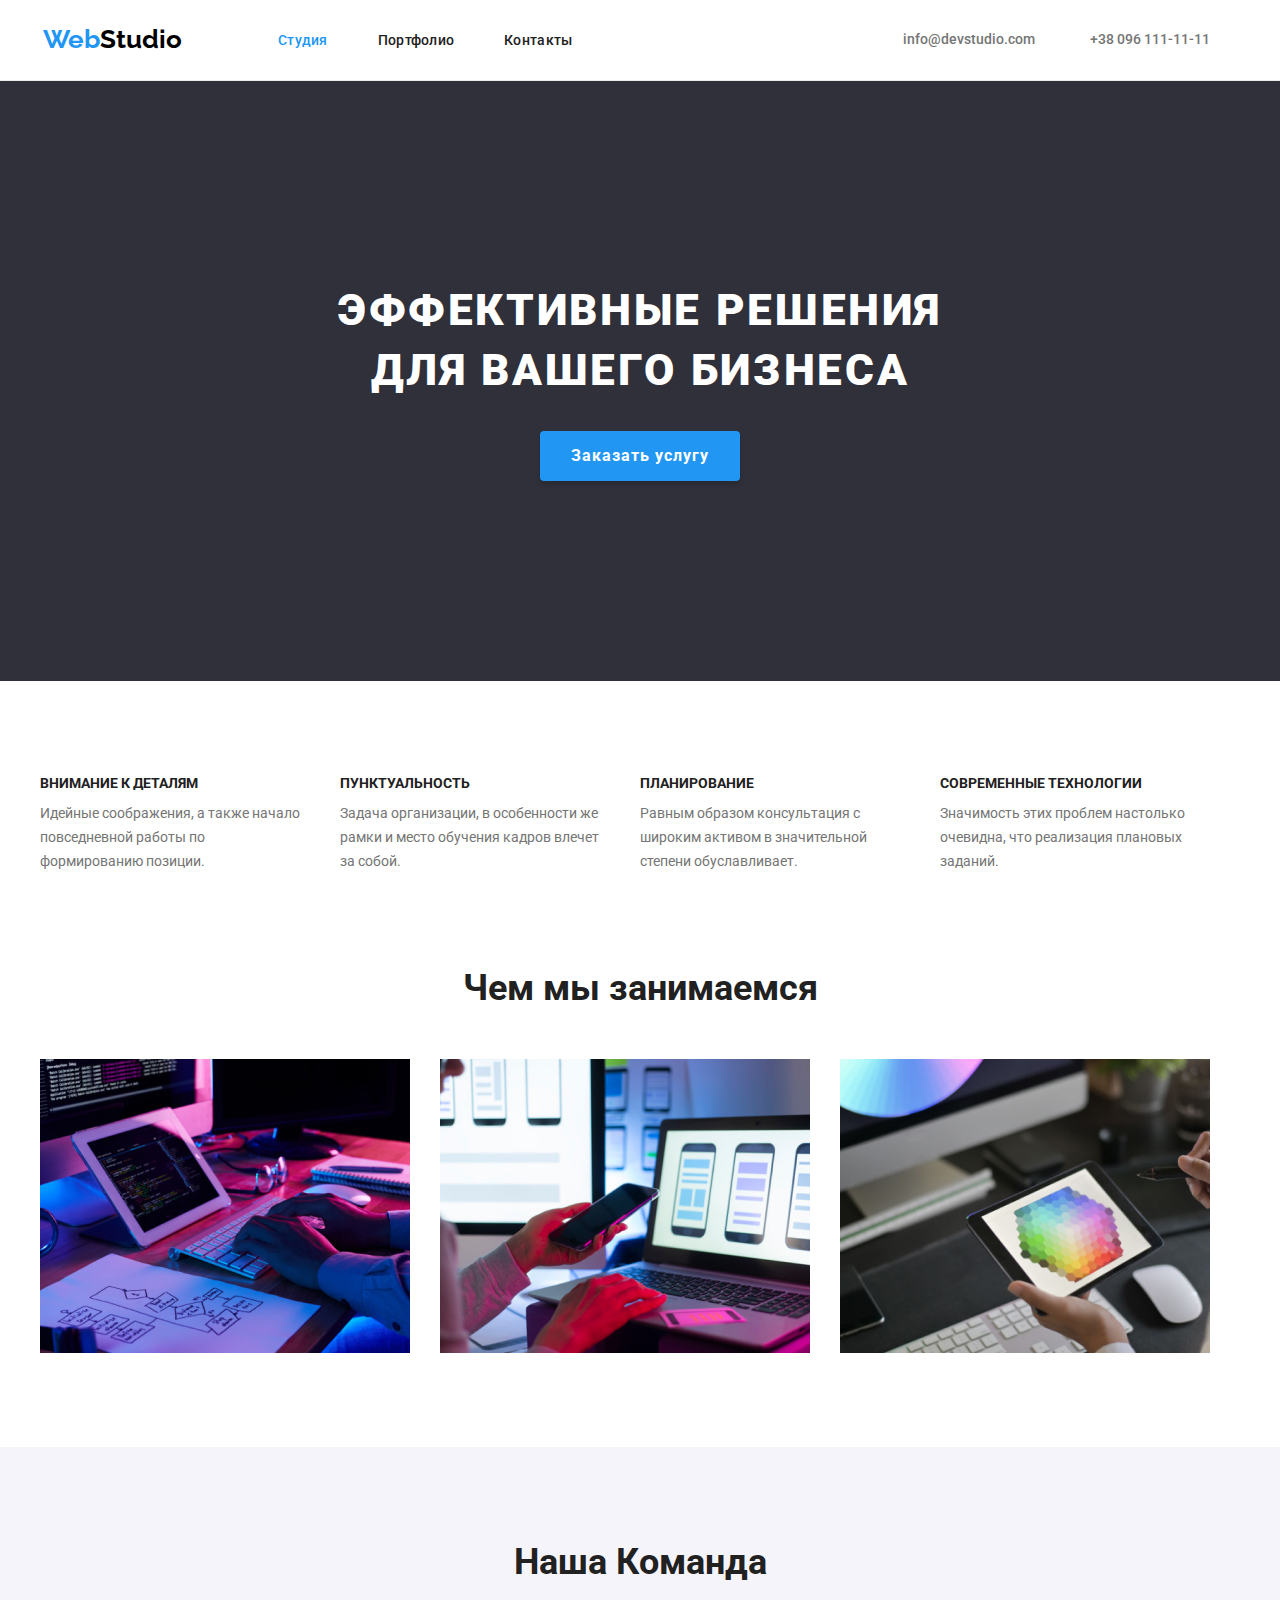
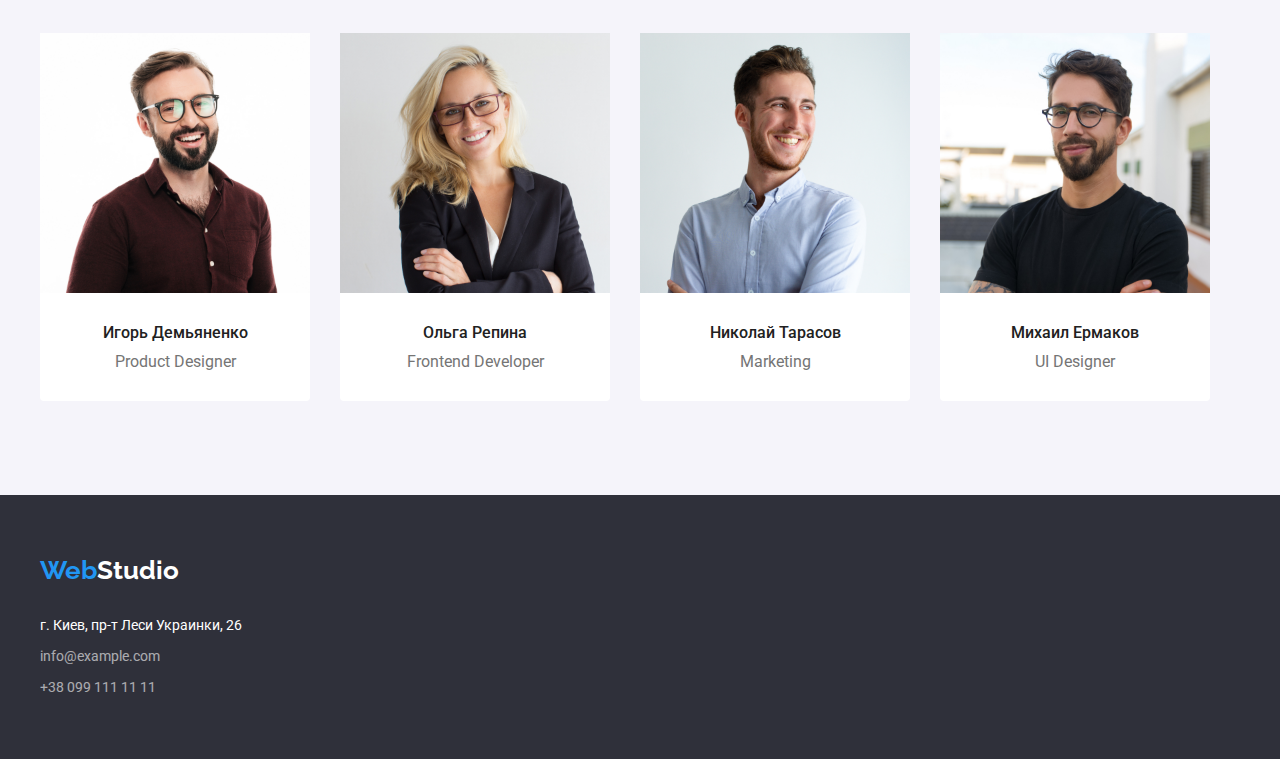
==== index.html @ 3315db4a "from dz3" ====
<!DOCTYPE html>
<html lang="ru">
<head>
    <meta charset="UTF-8">
    <meta name="viewport" content="width=device-width, initial-scale=1.0">
    <title>Веб Студия</title>

<!-- подключаем шрифты -->
<link rel="preconnect" href="https://fonts.gstatic.com">
<link href="https://fonts.googleapis.com/css2?family=Raleway:wght@700&family=Roboto:wght@400;500;700;900&display=swap"
      rel="stylesheet">

<!-- подключаем normalize и CSS -->
<!-- <link rel="stylesheet" href="./css/modern-normalize.css"> -->
<link rel="stylesheet" href="https://cdnjs.cloudflare.com/ajax/libs/modern-normalize/1.0.0/modern-normalize.min.css">
<link rel="stylesheet" href="./css/style.css">

</head>
<body> 
    <header class="header">
    <div class="container">
     <div class="container-logo">
      <a href="./index.html"><span class="header-logo-web">Web</span><span class="header-logo-studio">Studio</span></a>
    </div> 
      <nav class="navigation">
       <ul class="navigation-list">
            <li class="navigation-list-item"> 
                <a class="navigation-list-link curentpage" href="./index.html"> Студия </a> 
            </li>
            <li class="navigation-list-item"> 
                <a class="navigation-list-link" href="./portfolio.html"> Портфолио </a>
             </li>
            <li class="navigation-list-item"    > 
                <a class="navigation-list-link" href="#"> Контакты </a>
             </li>
       </ul>
 </nav>
<address class="address">
     <a href="mailto:info@devstudio.com" class="header-email-link">info@devstudio.com</a>
     <a href="tel:+380991111111" class="header-tel-link">+38 096 111-11-11</a>
</address> 

</header>
</div>



<main>

<!-- hero -->
<section class="hero">
     <div class="container"> 
    <h1 class="hero-title">Эффективные решения для вашего бизнеса</h1>
    <button type="button" class="hero-button">Заказать услугу</button>
     </div> 
</section>

<!-- Особенности -->
<section class="features">
    <div class="container">
     <ul class="features-list">
        <li class="features-item indent">
            <h3 class="features-item-head">Внимание к деталям</h3>
             <p class="features-item-text">Идейные соображения, а также начало повседневной работы по формированию позиции.</p>
        </li>
         <li class="features-item indent">
             <h3 class="features-item-head">Пунктуальность</h3>
             <p class="features-item-text">Задача организации, в особенности же рамки и место обучения кадров влечет за собой.</p>
        </li>
        <li class="features-item indent">
             <h3 class="features-item-head">Планирование</h3>
             <p class="features-item-text">Равным образом консультация с широким активом в значительной степени обуславливает.</p>
        </li>
        <li class="features-item">
             <h3 class="features-item-head">Современные технологии</h3>
             <p class="features-item-text">Значимость этих проблем настолько очевидна, что реализация плановых заданий.</p>
        </li>
    </ul>
</div>
</section>


<!-- Чем мы занимаемся -->
<section class="whatwedo">
    <div class="container">
    <h2 class="whatwedo-head">Чем мы занимаемся</h2>
    <ul class="whatwedo-list">
        <li class="indent"> <img src="images/box1.jpg" alt="Программирование" width="370" height="294"> </li>
        <li class="indent"> <img src="images/box2.jpg" alt="Создание мобильных приложений" width="370" height="294"> </li>
        <li class="indent"> <img src="images/box3.jpg" alt="Разработка дизайна" width="370" height="294"> </li>
    </ul>
    </div>
</section>


<!-- Наша Команда -->
<section class="ourteam"> 
    <div class="container">
    <h2 class="ourteam-head">Наша Команда</h2>
      <ul class="ourteam-list">
             <li class="container-item indent"> 
                <img class="ourteam-img" src="images/img01.jpg" alt="Product Designer" width="270" height="260"> 
                <div class="container-ourteam">
                <h3 class="ourteam-card-head">Игорь Демьяненко</h3>
                <p lang="en" class="ourteam-card-text">Product Designer</p>
                </div>
            </li>
            <li class="container-item indent"> 
                <img class="ourteam-img" src="images/img02.jpg" alt="Frontend Developer" width="270" height="260"> 
                <div class="container-ourteam">
                <h3 class="ourteam-card-head">Ольга Репина</h3>
                <p lang="en" class="ourteam-card-text">Frontend Developer</p>
                </div>
            </li>
            <li class="container-item indent">
                <img class="ourteam-img" src="images/img03.jpg" alt="Marketing" width="270" height="260">
                <div class="container-ourteam">
                <h3 class="ourteam-card-head">Николай Тарасов</h3>
                <p lang="en" class="ourteam-card-text">Marketing</p>
                </div>
            </li>
            <li class="container-item">
                <img class="ourteam-img" src="images/img04.jpg" alt="UI Designer" width="270" height="260">
                <div class="container-ourteam">
                <h3 class="ourteam-card-head">Михаил Ермаков</h3>
                <p lang="en" class="ourteam-card-text">UI Designer</p>
                </div>
            </li>
         </ul>
        </div>
     </section>
</main>

<!-- Подвал -->

<footer class="footer">
    <div class="container">
    <a href="index.html"><span class="footer-logo-web">Web</span><span class="footer-logo-studio">Studio</span></a>
    <address>
        <ul class="footer-address-list">
            <li class="footer-address-location">
                <a href="https://goo.gl/maps/pXZyXXm4pR66iuyq8" class="footer-address-location-link">г. Киев, пр-т Леси Украинки, 26</a>
            </li>
            <li class="footer-address-contact">
                <a href="mailto:info@example.com" class="footer-address-contact-link">info@example.com</a>
            </li>
            <li class="footer-address-contact">
                <a href="tel:+380991111111" class="footer-address-contact-link">+38 099 111 11 11</a>
            </li>
        </ul>
    </address>
    </div>
</footer>
</body>
</html>
---- css/style.css ----
/* Глобальный border-box */
/* html {
  box-sizing: border-box;
}

*,
*::before,
*::after {
  box-sizing: inherit;
} */

* *,
*::before,
*::after {
  box-sizing: border-box;
}

:root {
  --maine-font: Roboto, sans-serif;
  --secondary-font: Raleway, sans-serif;
  --accent-color: #2196f3;
  --main-color-text: #212121;
  --second-color-text: #757575;
  --separatory-line: #ececec;
}

h1,
h2,
h3,
h4,
h5,
h6,
p {
  margin: 0;
}

ul,
ol {
  margin: 0;
  padding: 0;
}

img {
  display: block;
}

.address {
  font-style: normal;
}

/* убираем подчёркивание с ссылок */
a {
  text-decoration: none;
}
/* a:visited {
  color: #000000; 
 } */

/* Убираем точки из списков */
ul {
  list-style: none;
}

/* скрываем заголовки */
.visually-hidden {
  position: absolute;
  width: 1px;
  height: 1px;
  margin: -1px;
  border: 0;
  padding: 0;
  white-space: nowrap;
  clip-path: inset(100%);
  clip: rect(0 0 0 0);
  overflow: hidden;
}

.container {
  width: 1200px;
  margin-left: auto;
  margin-right: auto;
}

/* контейнер для логотипа */
.container-logo {
  display: inline-block;
  min-width: 145px;
  margin-right: 93px;
  text-align: center;
}

/* логотип web */
.header-logo-web {
  font-family: var(--secondary-font);
  font-style: normal;
  font-weight: bold;
  font-size: 26px;
  line-height: 31px;
  color: var(--accent-color);
}

/* логотип studio */
.header-logo-studio {
  font-family: var(--secondary-font);
  font-style: normal;
  font-weight: bold;
  font-size: 26px;
  line-height: 31px;
  color: #000000;
}
/* контейнер */
.header {
  border-bottom: 1px solid var(--separatory-line);
  padding-top: 24px;
  padding-bottom: 25px;
}
.header .container {
  display: flex;
  align-items: center;
  box-sizing: border-box;
  background-color: #fff;
}

/*  мыло + телефон + ховер */
.header-email-link {
  text-decoration: none;
  font-family: var(--maine-font);
  font-style: normal;
  font-weight: 500;
  font-size: 14px;
  line-height: 16px;
  color: var(--second-color-text);
  margin-right: 50px;
}
.header-tel-link {
  text-decoration: none;
  font-family: var(--maine-font);
  font-style: normal;
  font-weight: 500;
  font-size: 14px;
  line-height: 16px;
  color: var(--second-color-text);
}

/* стили ссылки при ховере для адреса */
.header-email-link:hover,
.header-tel-link:hover,
.header-email-link:focus,
.header-tel-link:focus {
  text-decoration: none;
  font-family: var(--maine-font);
  font-style: normal;
  font-weight: 500;
  font-size: 14px;
  line-height: 16px;
  color: var(--accent-color);
}

/* hero */
.hero {
  box-sizing: border-box;
  background-color: #2f303a;
  text-align: center;

  padding-top: 200px;
  padding-bottom: 200px;
}

.hero-title {
  display: inline-block;
  font-family: var(--maine-font);
  font-weight: 900;
  font-size: 44px;
  line-height: 1.363;
  text-align: center;
  letter-spacing: 0.06em;
  text-transform: uppercase;
  color: #ffffff;

  margin-left: auto;
  margin-right: auto;
  margin-bottom: 30px;
  width: 696px;
  min-height: 120px;

  /* margin: 200px 452px 30px 452px; */
}

/* кнопка для hero - главная страница  */
.hero-button {
  display: flex;
  padding: 0;
  width: 200px;
  min-height: 50px;
  box-shadow: 0px 4px 4px rgba(0, 0, 0, 0.15);
  border-radius: 4px;
  border: none;
  background-color: var(--accent-color);
  justify-content: center;
  align-items: center;
  margin-left: auto;
  margin-right: auto;
  color: #ffffff;
  letter-spacing: 0.06em;
  font-family: var(--maine-font);
  font-weight: 700;
  font-size: 16px;
  line-height: 1.875;
  /* padding: 10px 32px;
  margin: 0px 700px 294px 700px;
  text-align: center; */
}
/*  Особенности */
.features {
  padding-top: 94px;
}
.features-list {
  display: flex;
}
.indent {
  margin-right: 30px;
}

.features-item {
  width: 270px;
  padding: 0px;
}

.features-item-head {
  font-family: var(--maine-font);
  font-style: normal;
  font-weight: bold;
  font-size: 14px;
  line-height: 16px;
  color: var(--main-color-text);
  text-transform: uppercase;
  padding: 0px;
}
.features-item-text {
  font-family: var(--maine-font);
  font-style: normal;
  font-weight: normal;
  font-size: 14px;
  line-height: 24px;
  color: #757575;

  margin-top: 10px;
  padding: 0px;
}

/*  Чем мы занимаемся head */

.whatwedo {
  padding-top: 94px;
  padding-bottom: 94px;
}
.whatwedo-head {
  font-family: var(--maine-font);
  font-style: normal;
  font-weight: bold;
  font-size: 36px;
  line-height: 42px;
  text-align: center;
  color: var(--main-color-text);
}

.whatwedo-list {
  display: flex;
  margin-top: 50px;
}

/* Наша команда head*/
.ourteam {
  background: #f5f4fa;
  padding-top: 94px;
  padding-bottom: 94px;
}
.ourteam-head {
  font-family: var(--maine-font);
  font-style: normal;
  font-weight: bold;
  font-size: 36px;
  line-height: 42px;
  text-align: center;
  color: var(--main-color-text);
}

.ourteam-list {
  display: flex;
  margin-top: 50px;
}

.container-item {
  display: flex;
  flex-direction: column;
  /* display: list-item; */
  width: 270px;
  height: 368px;
  background-color: #fff;
  border-radius: 0px 0px 4px 4px;
}
/* Наша команда list h3*/
.ourteam-card-head {
  font-family: var(--maine-font);
  font-style: normal;
  font-weight: 500;
  font-size: 16px;
  line-height: 19px;
  color: var(--main-color-text);
}

/* .ourteam-img {
  display: flex;
  flex-direction: column-reverse;
} */

.ourteam-card-text {
  font-family: var(--maine-font);
  font-style: normal;
  font-weight: 400px;
  font-size: 16px;
  line-height: 19px;
  color: var(--second-color-text);
  margin-top: 10px;
}
/*  наша команда container */
.container-ourteam {
  text-align: center;
  padding-top: 30px;
  padding-bottom: 30px;
}
.portfolio-section {
  box-sizing: border-box;
  /* width: 1170px;
  min-height: 1360px; */
  padding-top: 94px;
  padding-bottom: 94px;
  margin-left: auto;
  margin-right: auto;
}

.portfolio-navigation-list {
  display: flex;
  /* width: 611px;
  height: 54px; */
  list-style: none;
  justify-content: center;
  margin-bottom: 50px; /*16+34 */
}

/* кнопки (фильтр) для портфолио  */
.btn {
  font-family: var(--maine-font);
  font-weight: 500;
  font-size: 16px;
  line-height: 1.625;
  letter-spacing: 0.03em;
  border: none;
  border-radius: 4px;
  color: var(--main-color-text);
  background-color: #f5f4fa;
  padding-top: 6px;
  padding-right: 22px;
  padding-bottom: 6px;
  padding-left: 22px;
}
.all {
  width: 78px;
}
.web-site {
  min-width: 128px;
}
.application {
  width: 145px;
}
.design {
  width: 103px;
}
.marketing {
  width: 130px;
}
.pbutton {
  margin-right: 8px;
  min-height: 38px;
}
/* Проекты  */
.projects-section {
  display: flex;
  flex-wrap: wrap;
  margin-left: -30px;
  margin-bottom: -30px;
}

.projects-section li {
  margin-left: 30px;
  margin-bottom: 30px;
  border: 1px solid #eeeeee;
}
.container-projects {
  padding-top: 20px;
  padding-left: 24px;
  padding-bottom: 20px;
}
/*  навигация студия*/
.navigation {
  font-family: var(--maine-font);
  font-weight: 500;
  font-size: 14px;
  line-height: 1.143;
  letter-spacing: 0.02em;
  color: var(--main-color-text);
  width: 294px;

  display: block;
  margin-right: 331px;
}

.navigation-list {
  list-style: none;
  font-family: var(--maine-font);
  font-style: normal;
  font-weight: 500;
  font-size: 14px;
  line-height: 1.142;

  padding-left: 0;
  display: flex;
}

.navigation-list-item:not(:last-child) {
  margin-right: 50px;
}

/*ссылки навигации*/
.navigation-list-link {
  text-decoration: none;
  color: var(--main-color-text);

  display: block;
  /* padding-top: 32px;
  padding-bottom: 32px;  */
}

/* стили ссылки при ховере */
.navigation-list-link:hover,
.navigation-list-link:focus {
  color: var(--accent-color);
}

/* стили кнопок при ховере в портфолио */
.btn:hover,
.btn:focus {
  color: #ffffff;
  background-color: var(--accent-color);
}

/* портфолио list*/
.portfolio-card-head {
  font-family: var(--maine-font);
  font-style: normal;
  font-weight: 700;
  font-size: 18px;
  line-height: 36px;
  color: var(--main-color-text);
}
.portfolio-card-text {
  font-family: var(--maine-font);
  font-style: normal;
  font-weight: 400px;
  font-size: 16px;
  line-height: 30px;
  color: var(--second-color-text);
}

/* подсветка ссылки текущей страницы */
.curentpage {
  color: var(--accent-color);
}

/*   подвал    */
.footer {
  font-family: var(--secondary-font);
  font-style: normal;
  font-weight: bold;
  font-size: 26px;
  line-height: 31px;
  background-color: #2f303a;
  padding-top: 60px;
  padding-bottom: 60px;
}
.footer-logo-web {
  color: var(--accent-color);
}

.footer-logo-studio {
  color: #ffffff;
}
.footer-address-list {
  list-style: none;
  margin-top: 20px;
}
.footer-address-location-link {
  font-family: var(--maine-font);
  font-style: normal;
  font-weight: normal;
  font-size: 14px;
  line-height: 24px;
  color: #ffffff;
}
.footer-address-contact-link {
  font-family: var(--maine-font);
  font-style: normal;
  font-weight: normal;
  font-size: 14px;
  line-height: 24px;
  color: #ffffff;
  opacity: 0.6;
}
.address {
  font-style: normal;
}
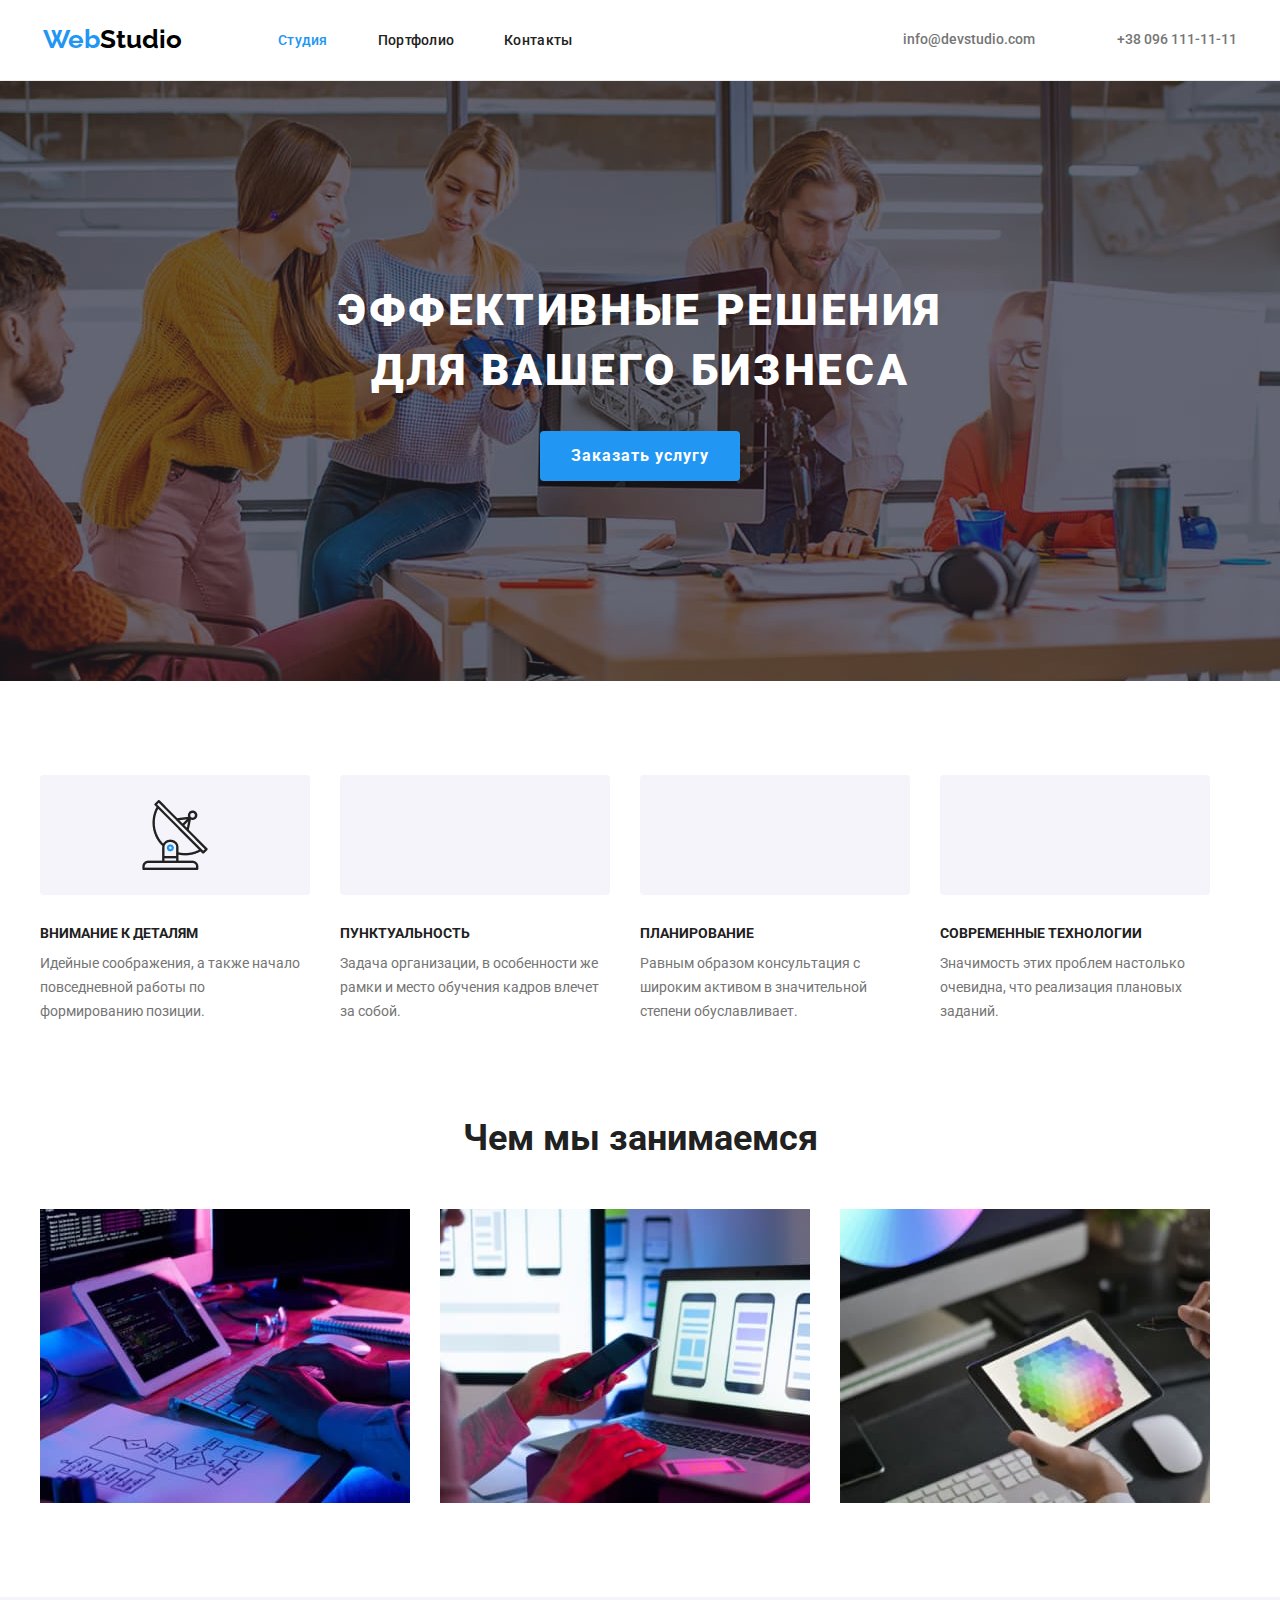
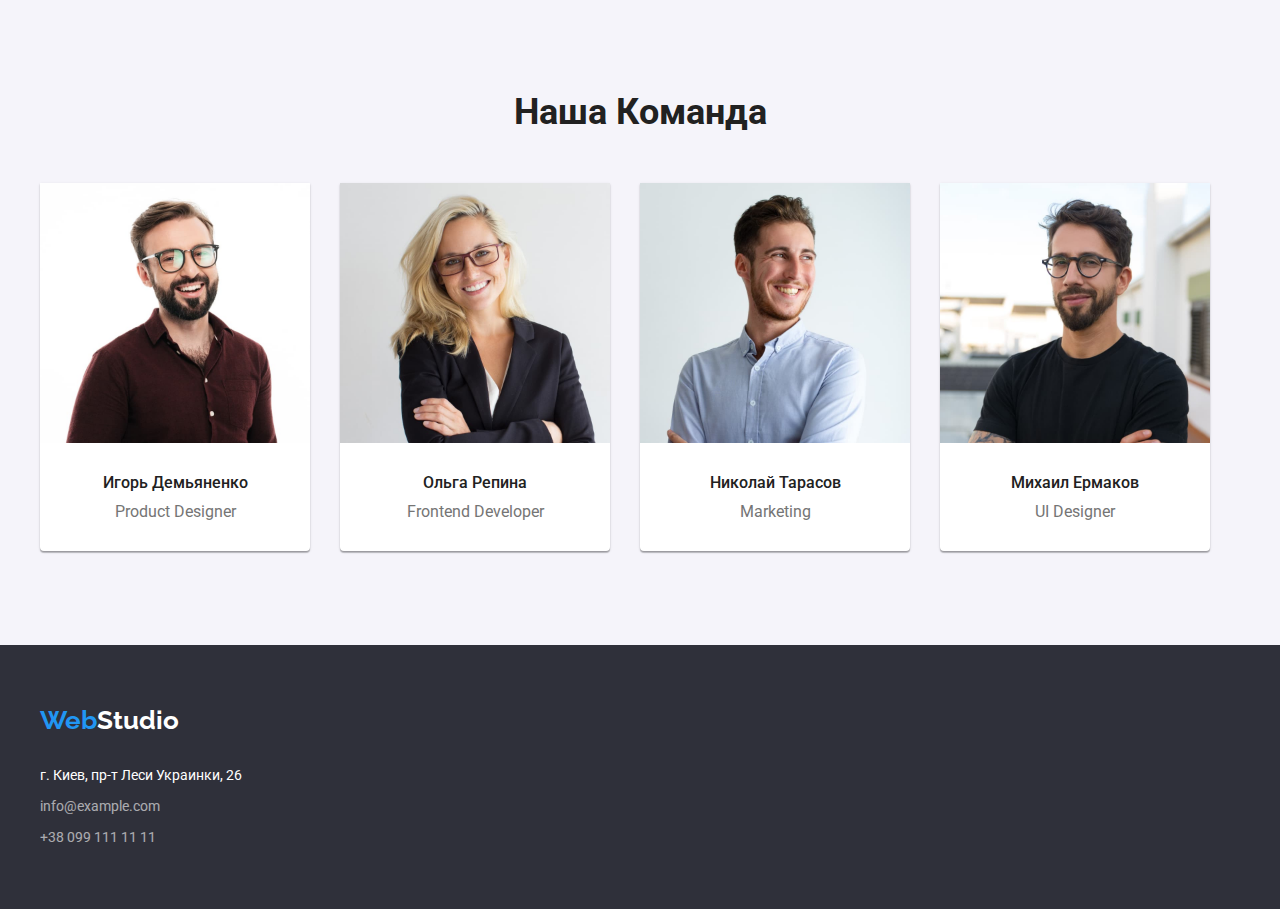
==== commit c37ed778: "-" ====
--- a/index.html
+++ b/index.html
@@ -36,20 +36,23 @@
        </ul>
  </nav>
 <address class="address">
-     <a href="mailto:info@devstudio.com" class="header-email-link">info@devstudio.com</a>
+     <a href="mailto:info@devstudio.com" class="header-email-link">info@devstudio.com
+         <svg class="ico-mail">
+             <use href=".img/icon.svg#envelope">
+            </use>
+         </svg>
+     </a>
      <a href="tel:+380991111111" class="header-tel-link">+38 096 111-11-11</a>
 </address> 
-
+</div>
 </header>
-</div>
-
 
 
 <main>
 
 <!-- hero -->
 <section class="hero">
-     <div class="container"> 
+     <div> 
     <h1 class="hero-title">Эффективные решения для вашего бизнеса</h1>
     <button type="button" class="hero-button">Заказать услугу</button>
      </div> 
@@ -59,7 +62,7 @@
 <section class="features">
     <div class="container">
      <ul class="features-list">
-        <li class="features-item indent">
+        <li class="features-item icon-delivery indent">
             <h3 class="features-item-head">Внимание к деталям</h3>
              <p class="features-item-text">Идейные соображения, а также начало повседневной работы по формированию позиции.</p>
         </li>
--- a/css/style.css
+++ b/css/style.css
@@ -155,13 +155,35 @@
   line-height: 16px;
   color: var(--accent-color);
 }
+.ico-mail {
+  width: 16px;
+  height: 12px;
+  margin-right: 10px;
+  fill: currentColor;
+}
+.contact-link-telephon {
+  display: inline-flex;
+  align-items: center;
+  color: var(--contact-link);
+}
 
 /* hero */
 .hero {
   box-sizing: border-box;
-  background-color: #2f303a;
   text-align: center;
-
+  max-width: 1600px;
+  height: 600px;
+  margin-left: auto;
+  margin-right: auto;
+  background-image: linear-gradient(
+      to right,
+      rgba(47, 48, 58, 0.4),
+      rgba(47, 48, 58, 0.4)
+    ),
+    url("../images/hero.jpg");
+  background-repeat: no-repeat;
+  background-position: center;
+  background-size: cover;
   padding-top: 200px;
   padding-bottom: 200px;
 }
@@ -182,7 +204,6 @@
   margin-bottom: 30px;
   width: 696px;
   min-height: 120px;
-
   /* margin: 200px 452px 30px 452px; */
 }
 
@@ -210,13 +231,16 @@
   margin: 0px 700px 294px 700px;
   text-align: center; */
 }
+
 /*  Особенности */
 .features {
   padding-top: 94px;
 }
+
 .features-list {
   display: flex;
 }
+
 .indent {
   margin-right: 30px;
 }
@@ -226,6 +250,20 @@
   padding: 0px;
 }
 
+.features-item::before {
+  display: block;
+  content: "";
+  height: 120px;
+  background-size: 70px;
+  border-radius: 4px;
+  background-repeat: no-repeat;
+  background-position: center;
+  background-color: #f5f4fa;
+}
+.icon-delivery::before {
+  background-image: url("../images/antenna.png");
+}
+
 .features-item-head {
   font-family: var(--maine-font);
   font-style: normal;
@@ -235,6 +273,7 @@
   color: var(--main-color-text);
   text-transform: uppercase;
   padding: 0px;
+  margin-top: 30px;
 }
 .features-item-text {
   font-family: var(--maine-font);
@@ -297,6 +336,8 @@
   width: 270px;
   height: 368px;
   background-color: #fff;
+  box-shadow: 0px 1px 3px rgba(0, 0, 0, 0.12), 0px 1px 1px rgba(0, 0, 0, 0.14),
+    0px 2px 1px rgba(0, 0, 0, 0.2);
   border-radius: 0px 0px 4px 4px;
 }
 /* Наша команда list h3*/
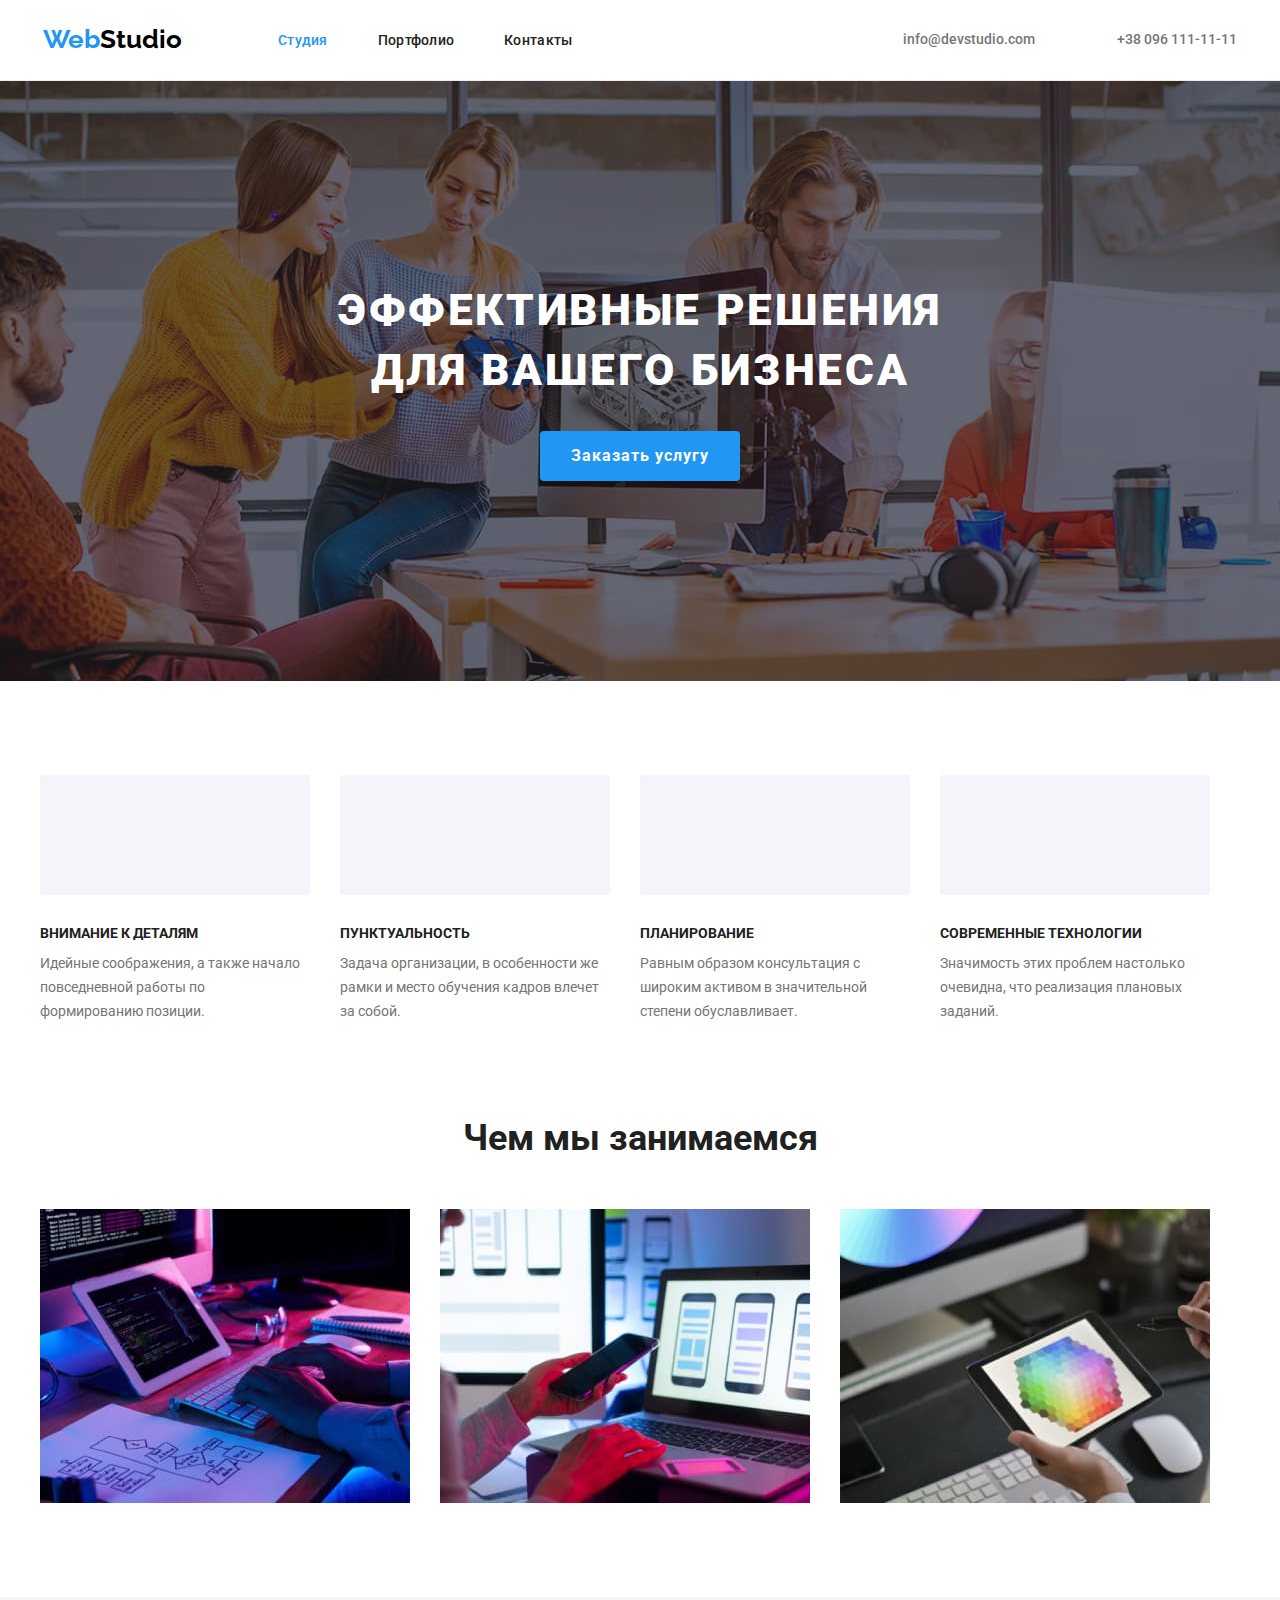
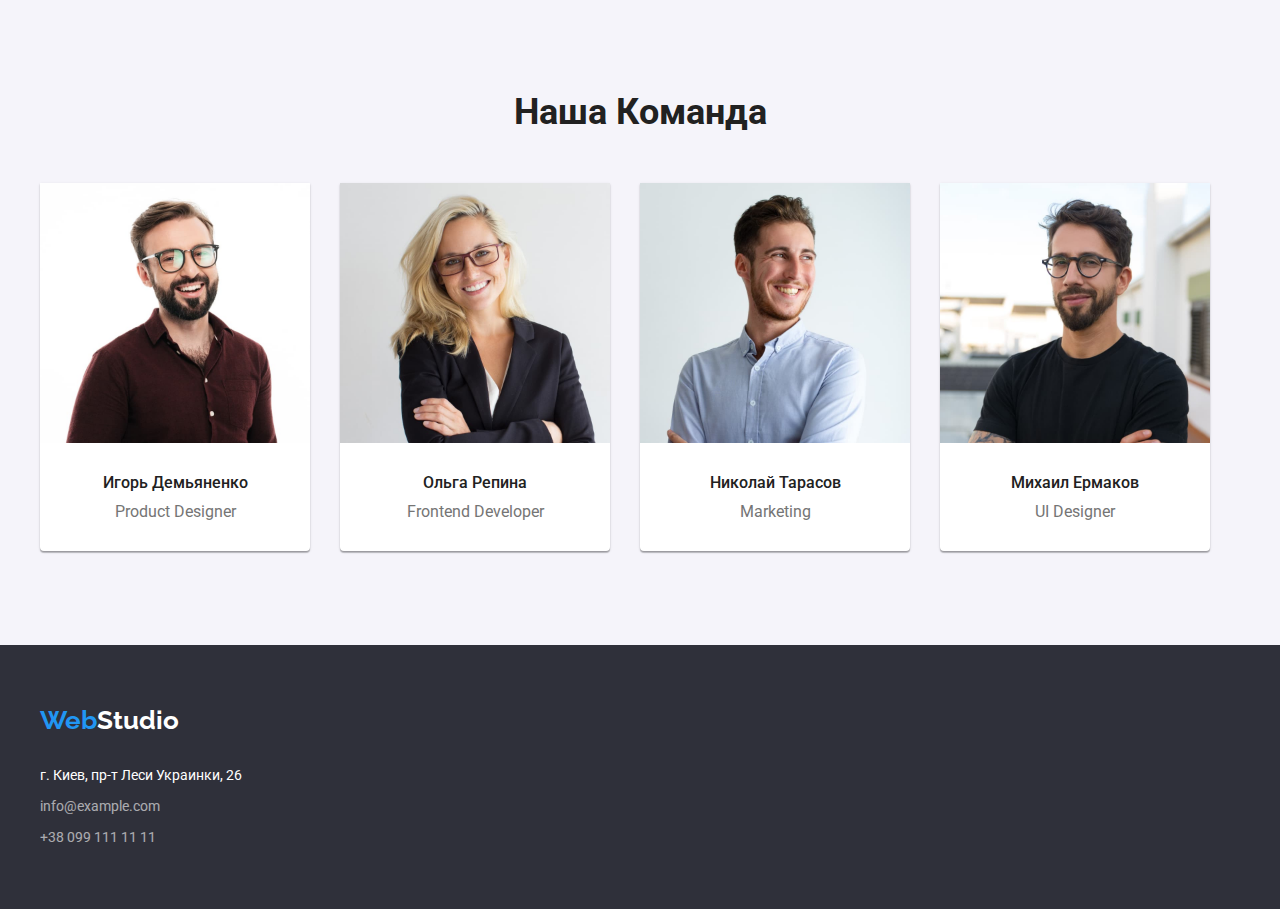
==== commit a3edc584: "-" ====
--- a/index.html
+++ b/index.html
@@ -38,18 +38,21 @@
 <address class="address">
      <a href="mailto:info@devstudio.com" class="header-email-link">info@devstudio.com
          <svg class="ico-mail">
-             <use href=".img/icon.svg#envelope">
+             <use href=".images/icon.svg#envelope">
             </use>
          </svg>
      </a>
-     <a href="tel:+380991111111" class="header-tel-link">+38 096 111-11-11</a>
+     <a href="tel:+380991111111" class="header-tel-link">+38 096 111-11-11
+        <!-- <svg class="ico-tel">
+            <use href=".images/icon.svg#smartphone">
+            </use>
+        </svg> -->
+     </a>
 </address> 
 </div>
 </header>
 
-
 <main>
-
 <!-- hero -->
 <section class="hero">
      <div> 
--- a/css/style.css
+++ b/css/style.css
@@ -161,6 +161,13 @@
   margin-right: 10px;
   fill: currentColor;
 }
+/* .ico-tel {
+  width: 10px;
+  height: 16px;
+  margin-right: 10px;
+  fill: currentColor;
+}  */
+
 .contact-link-telephon {
   display: inline-flex;
   align-items: center;
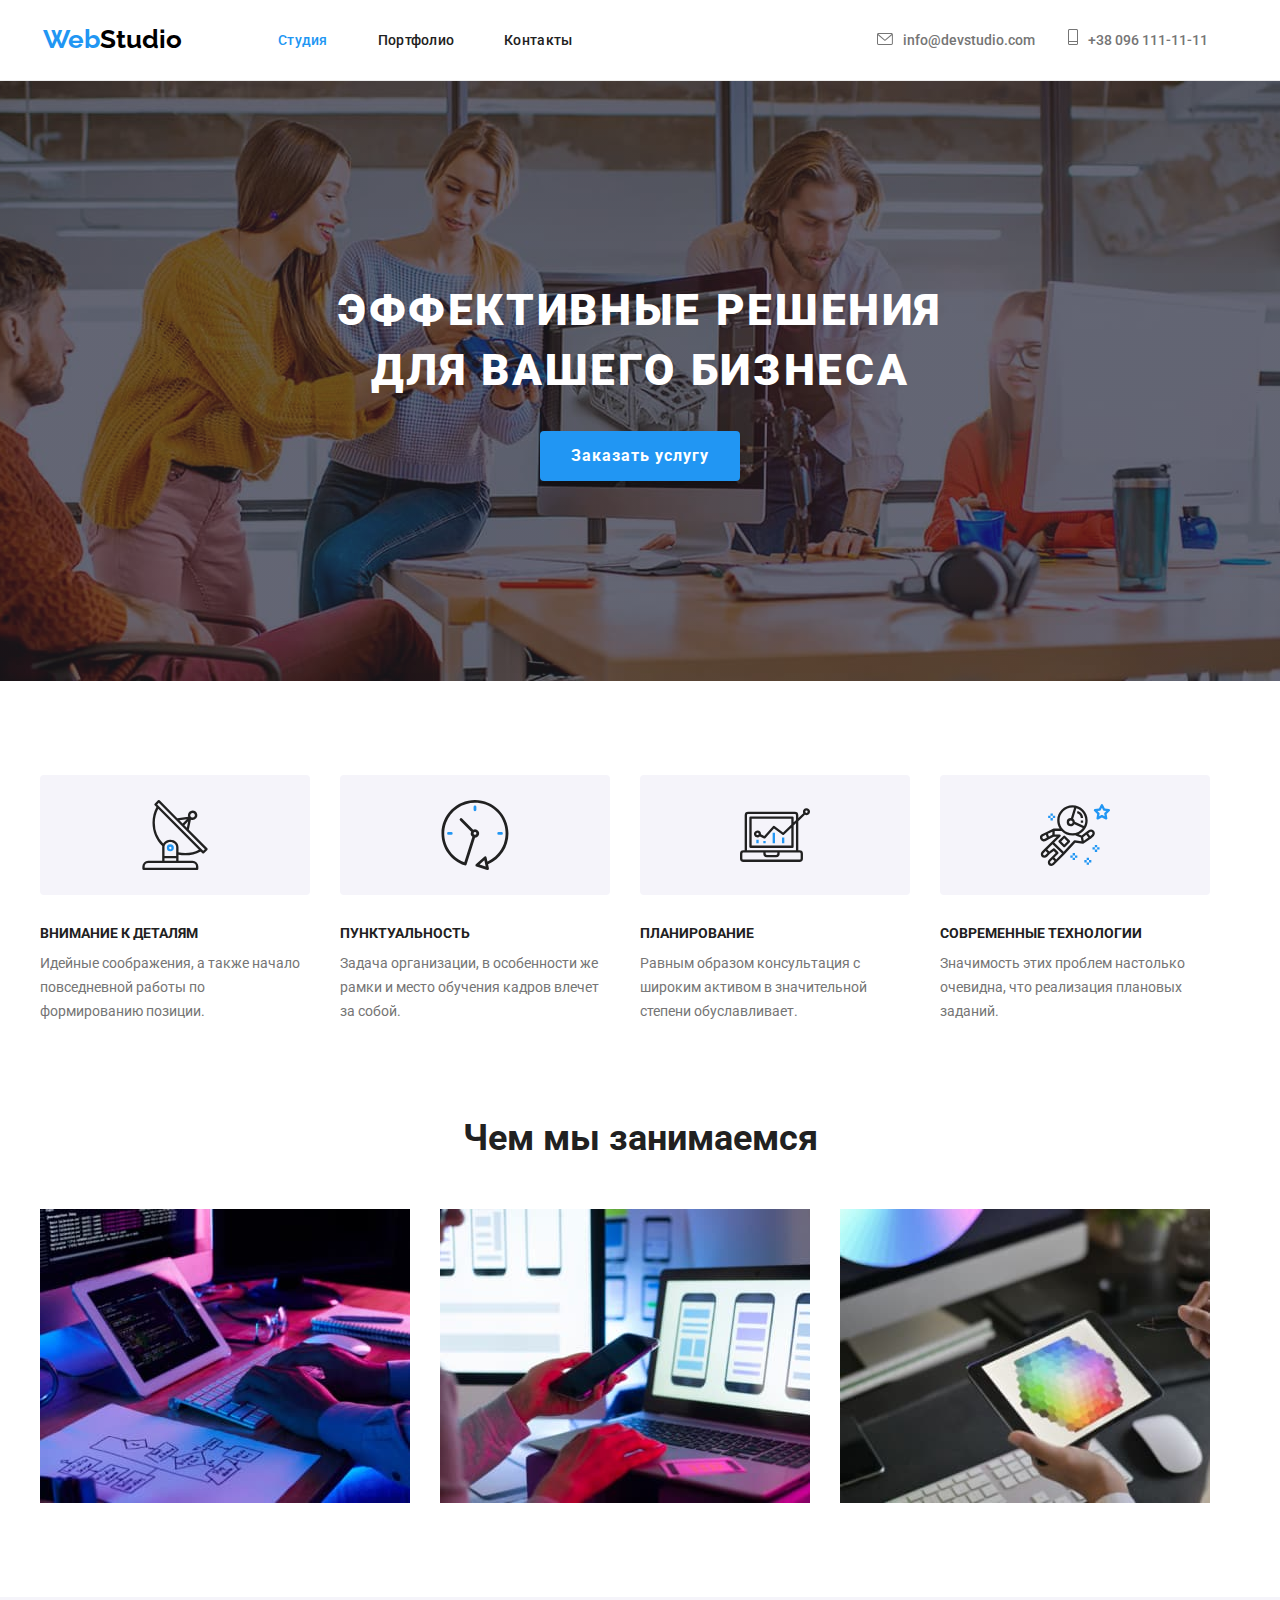
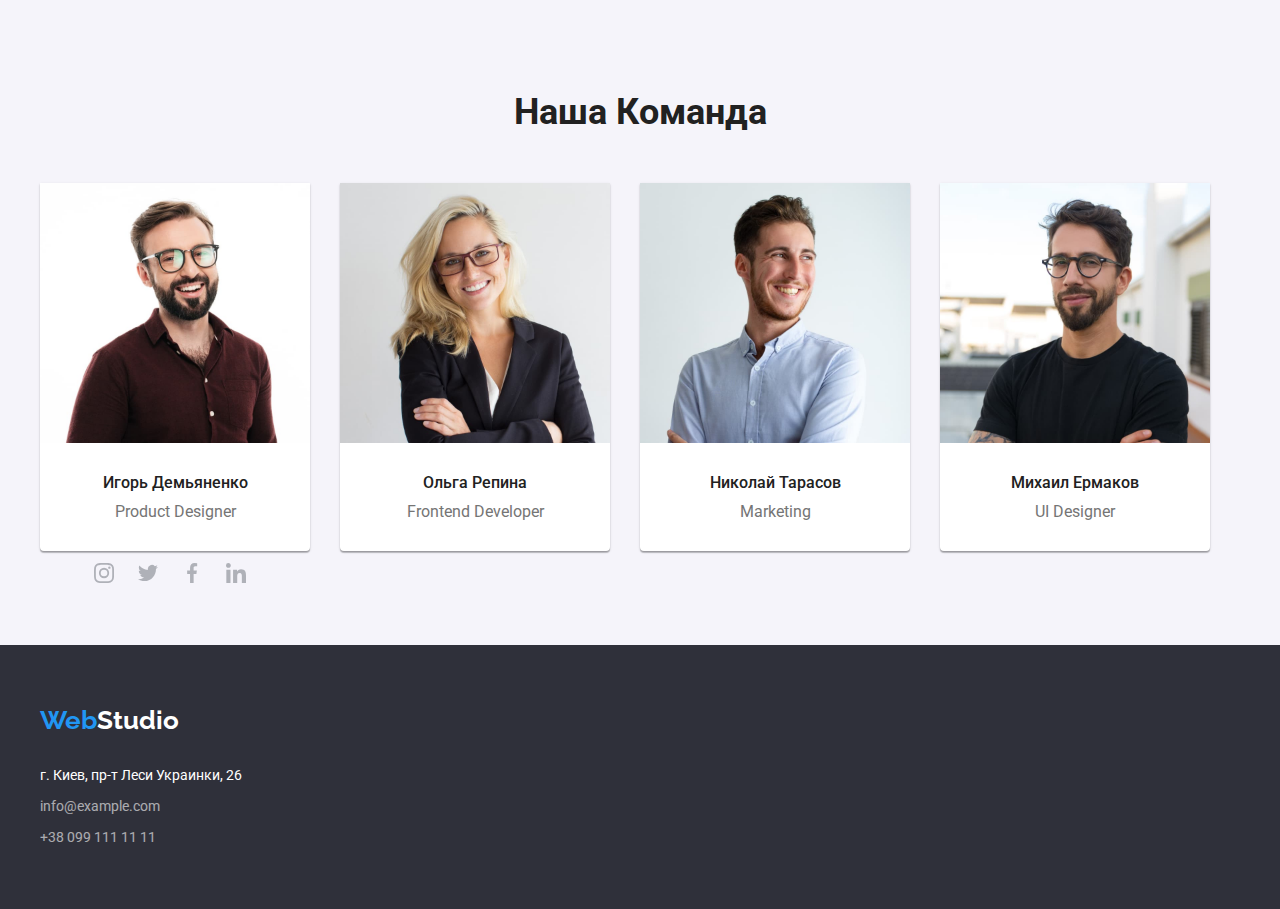
==== commit b3be349f: "-" ====
--- a/index.html
+++ b/index.html
@@ -11,7 +11,6 @@
       rel="stylesheet">
 
 <!-- подключаем normalize и CSS -->
-<!-- <link rel="stylesheet" href="./css/modern-normalize.css"> -->
 <link rel="stylesheet" href="https://cdnjs.cloudflare.com/ajax/libs/modern-normalize/1.0.0/modern-normalize.min.css">
 <link rel="stylesheet" href="./css/style.css">
 
@@ -30,23 +29,23 @@
             <li class="navigation-list-item"> 
                 <a class="navigation-list-link" href="./portfolio.html"> Портфолио </a>
              </li>
-            <li class="navigation-list-item"    > 
+            <li class="navigation-list-item"> 
                 <a class="navigation-list-link" href="#"> Контакты </a>
              </li>
        </ul>
  </nav>
 <address class="address">
-     <a href="mailto:info@devstudio.com" class="header-email-link">info@devstudio.com
-         <svg class="ico-mail">
-             <use href=".images/icon.svg#envelope">
+       <a href="mailto:info@devstudio.com" class="header-email-link">
+        <svg class="ico-mail">
+            <use href="./images/icon.svg#envelope">
             </use>
-         </svg>
+        </svg>info@devstudio.com
      </a>
-     <a href="tel:+380991111111" class="header-tel-link">+38 096 111-11-11
-        <!-- <svg class="ico-tel">
-            <use href=".images/icon.svg#smartphone">
+     <a href="tel:+380991111111" class="header-tel-link">
+         <svg class="ico-tel">
+            <use href="./images/icon.svg#Vector">
             </use>
-        </svg> -->
+        </svg>+38 096 111-11-11
      </a>
 </address> 
 </div>
@@ -65,19 +64,39 @@
 <section class="features">
     <div class="container">
      <ul class="features-list">
-        <li class="features-item icon-delivery indent">
+        <li class="features-item indent">
+            <div class="features-icon-box">
+                <svg class="features-icon">
+                    <use href="./images/icon.svg#antenna"></use>
+                </svg>
+            </div>
             <h3 class="features-item-head">Внимание к деталям</h3>
              <p class="features-item-text">Идейные соображения, а также начало повседневной работы по формированию позиции.</p>
         </li>
          <li class="features-item indent">
+                <div class="features-icon-box">
+                    <svg class="features-icon">
+                        <use href="./images/icon.svg#clock"></use>
+                    </svg>
+                </div>
              <h3 class="features-item-head">Пунктуальность</h3>
              <p class="features-item-text">Задача организации, в особенности же рамки и место обучения кадров влечет за собой.</p>
         </li>
         <li class="features-item indent">
+            <div class="features-icon-box">
+                <svg class="features-icon">
+                    <use href="./images/icon.svg#diagram"></use>
+                </svg>
+            </div>
              <h3 class="features-item-head">Планирование</h3>
              <p class="features-item-text">Равным образом консультация с широким активом в значительной степени обуславливает.</p>
         </li>
         <li class="features-item">
+            <div class="features-icon-box">
+                <svg class="features-icon">
+                    <use href="./images/icon.svg#astronaut"></use>
+                </svg>
+            </div>
              <h3 class="features-item-head">Современные технологии</h3>
              <p class="features-item-text">Значимость этих проблем настолько очевидна, что реализация плановых заданий.</p>
         </li>
@@ -110,6 +129,39 @@
                 <h3 class="ourteam-card-head">Игорь Демьяненко</h3>
                 <p lang="en" class="ourteam-card-text">Product Designer</p>
                 </div>
+                <ul class="card-social-icon">
+                    <li class="item-social-icon">
+                        <a href="" class="social-icon">
+                            <svg class="svg-icon">
+                                <use href="./images/icon.svg#instagram"></use>
+                            </svg>
+                        </a>
+                    </li>
+                
+                    <li class="item-social-icon">
+                        <a href="" class="social-icon">
+                            <svg class="svg-icon">
+                                <use href="./images/icon.svg#twitter"></use>
+                            </svg>
+                        </a>
+                    </li>
+                
+                    <li class="item-social-icon">
+                        <a href="" class="social-icon">
+                            <svg class="svg-icon">
+                                <use href="./images/icon.svg#facebook"></use>
+                            </svg>
+                        </a>
+                    </li>
+                
+                    <li class="item-social-icon">
+                        <a href="" class="social-icon">
+                            <svg class="svg-icon">
+                                <use href="./images/icon.svg#linkedin"></use>
+                            </svg>
+                        </a>
+                    </li>
+                </ul>
             </li>
             <li class="container-item indent"> 
                 <img class="ourteam-img" src="images/img02.jpg" alt="Frontend Developer" width="270" height="260"> 
--- a/css/style.css
+++ b/css/style.css
@@ -22,6 +22,7 @@
   --main-color-text: #212121;
   --second-color-text: #757575;
   --separatory-line: #ececec;
+  --social-icon: #afb1b8;
 }
 
 h1,
@@ -114,6 +115,7 @@
   padding-top: 24px;
   padding-bottom: 25px;
 }
+
 .header .container {
   display: flex;
   align-items: center;
@@ -130,8 +132,9 @@
   font-size: 14px;
   line-height: 16px;
   color: var(--second-color-text);
-  margin-right: 50px;
-}
+  margin-right: 30px;
+}
+
 .header-tel-link {
   text-decoration: none;
   font-family: var(--maine-font);
@@ -161,12 +164,13 @@
   margin-right: 10px;
   fill: currentColor;
 }
-/* .ico-tel {
+.ico-tel {
   width: 10px;
   height: 16px;
   margin-right: 10px;
   fill: currentColor;
-}  */
+  text-align: center;
+}
 
 .contact-link-telephon {
   display: inline-flex;
@@ -257,20 +261,6 @@
   padding: 0px;
 }
 
-.features-item::before {
-  display: block;
-  content: "";
-  height: 120px;
-  background-size: 70px;
-  border-radius: 4px;
-  background-repeat: no-repeat;
-  background-position: center;
-  background-color: #f5f4fa;
-}
-.icon-delivery::before {
-  background-image: url("../images/antenna.png");
-}
-
 .features-item-head {
   font-family: var(--maine-font);
   font-style: normal;
@@ -294,6 +284,18 @@
   padding: 0px;
 }
 
+.features-icon-box {
+  display: flex;
+  align-items: center;
+  justify-content: center;
+  height: 120px;
+  border: none;
+  border-radius: 4px;
+  background-color: #f5f4fa;
+}
+.features-icon {
+  width: 70px;
+}
 /*  Чем мы занимаемся head */
 
 .whatwedo {
@@ -317,7 +319,7 @@
 
 /* Наша команда head*/
 .ourteam {
-  background: #f5f4fa;
+  background-color: #f5f4fa;
   padding-top: 94px;
   padding-bottom: 94px;
 }
@@ -339,7 +341,6 @@
 .container-item {
   display: flex;
   flex-direction: column;
-  /* display: list-item; */
   width: 270px;
   height: 368px;
   background-color: #fff;
@@ -347,7 +348,7 @@
     0px 2px 1px rgba(0, 0, 0, 0.2);
   border-radius: 0px 0px 4px 4px;
 }
-/* Наша команда list h3*/
+/* Наша команда list h3 */
 .ourteam-card-head {
   font-family: var(--maine-font);
   font-style: normal;
@@ -377,6 +378,37 @@
   padding-top: 30px;
   padding-bottom: 30px;
 }
+/*  Наша команда SVG */
+.card-social-icon {
+  display: flex;
+  align-items: center;
+  justify-content: center;
+  width: 206px;
+  height: 44px;
+  margin: 0 auto 0 auto;
+}
+.item-social-icon {
+  display: flex;
+  align-items: center;
+  justify-content: center;
+  width: 44px;
+  height: 44px;
+}
+.social-icon {
+  width: 44px;
+  height: 44px;
+  padding: 12px;
+  margin-right: 10px;
+  color: var(--social-icon);
+}
+.svg-icon {
+  width: 20px;
+  height: 20px;
+  fill: currentColor;
+}
+
+/* ПОРТФОЛИО */
+
 .portfolio-section {
   box-sizing: border-box;
   /* width: 1170px;
@@ -460,7 +492,7 @@
   width: 294px;
 
   display: block;
-  margin-right: 331px;
+  margin-right: 305px;
 }
 
 .navigation-list {
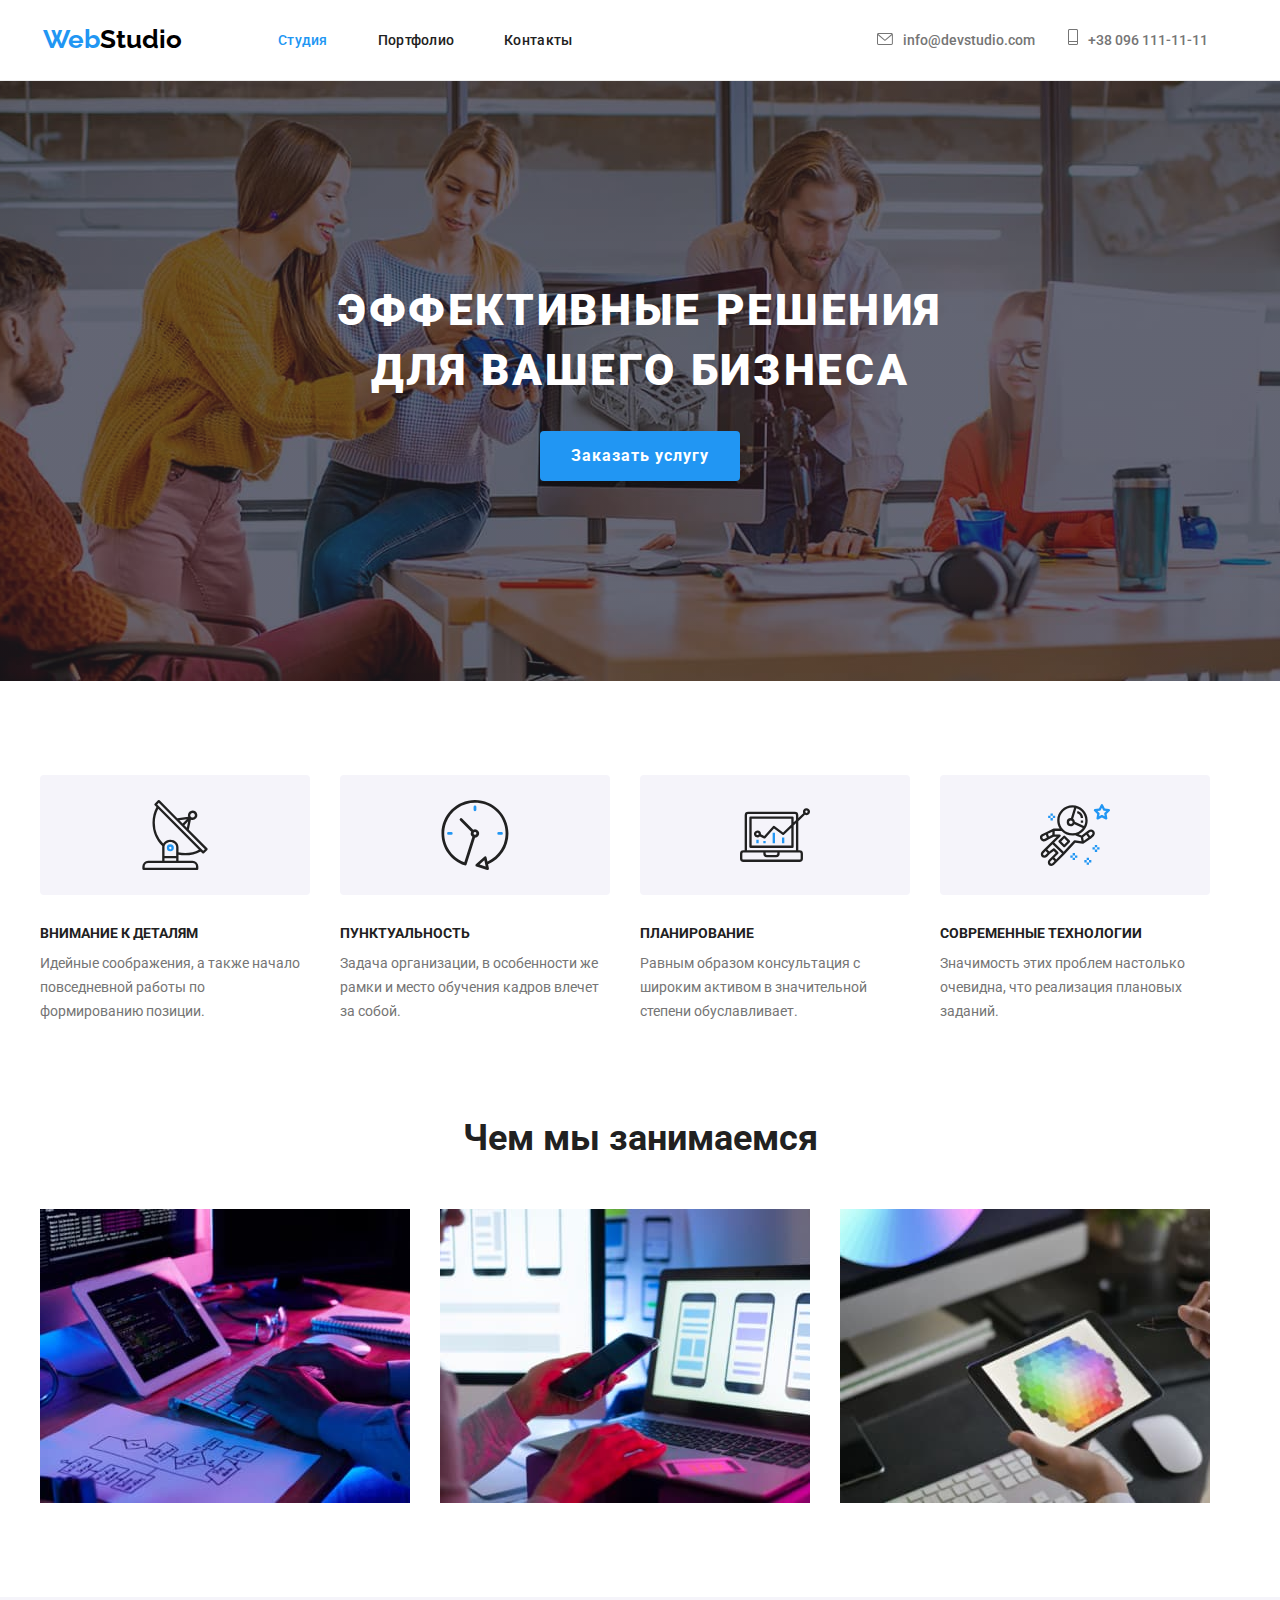
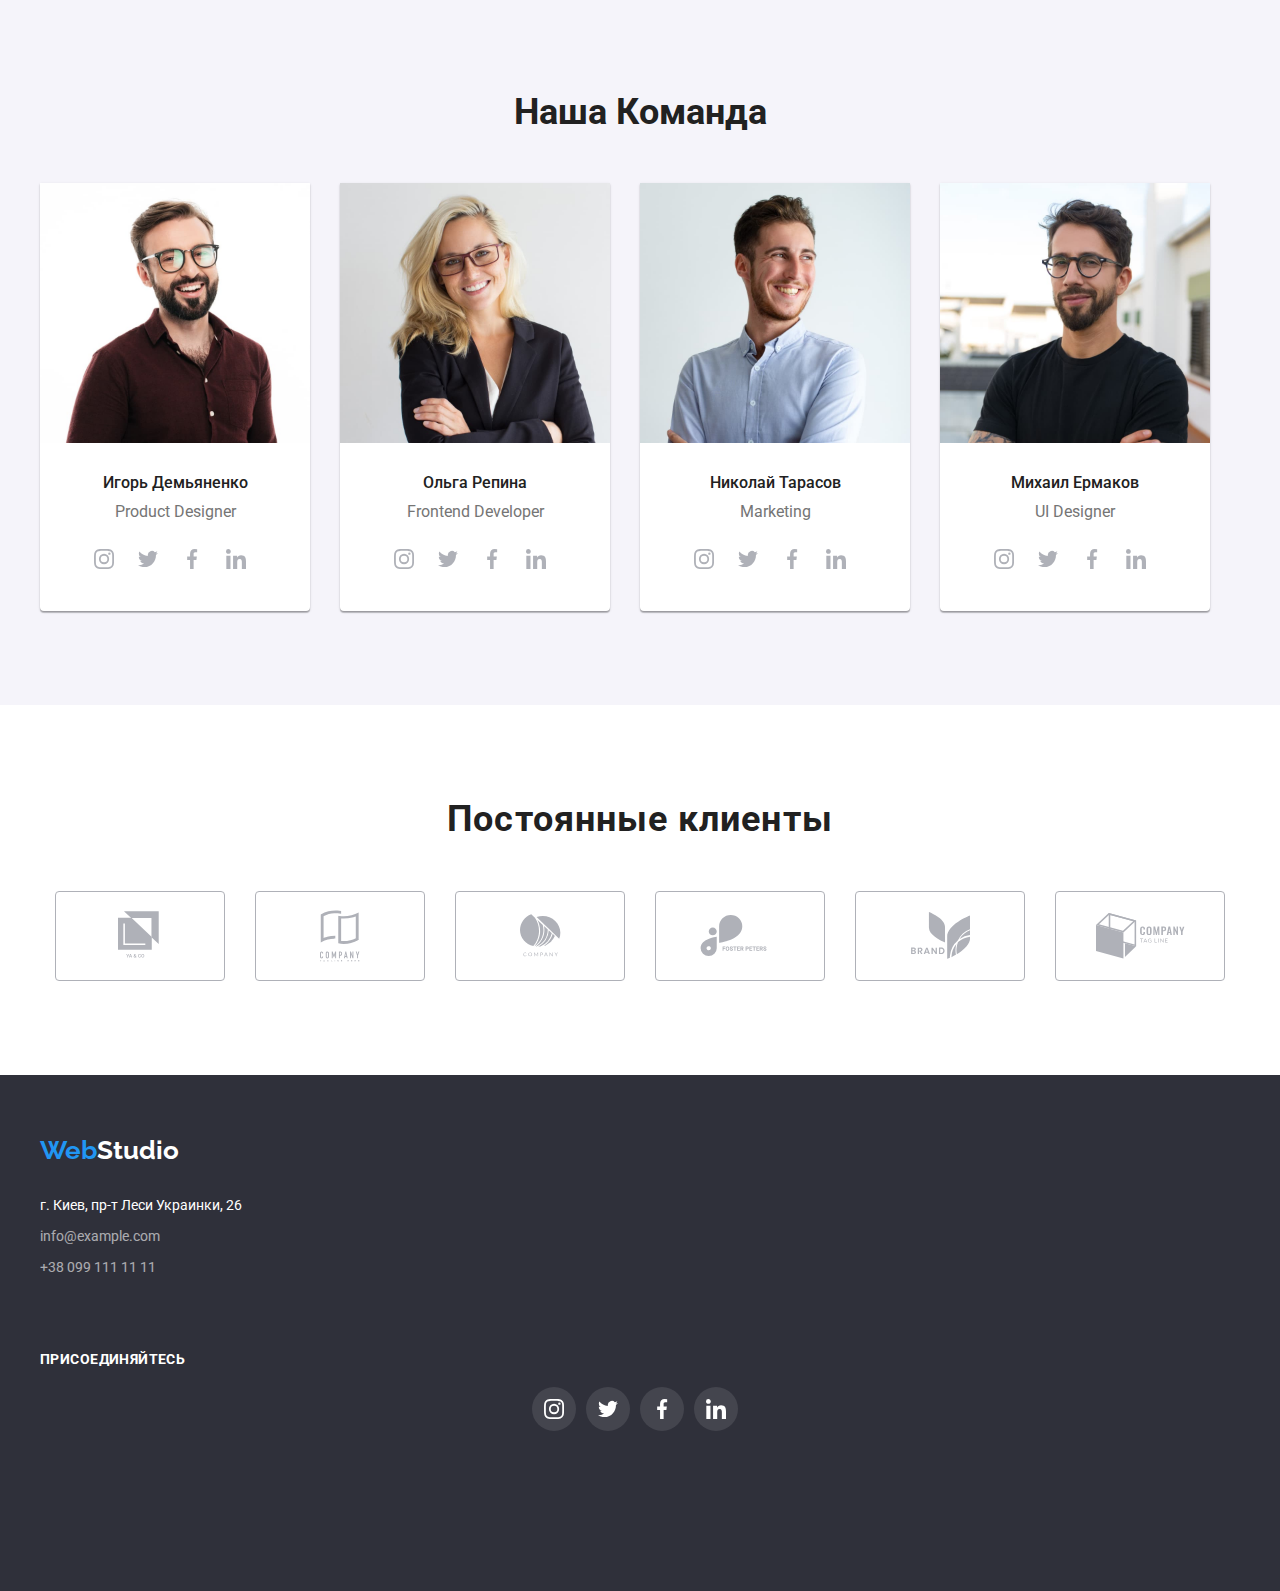
==== commit bf335faf: "-" ====
--- a/index.html
+++ b/index.html
@@ -121,15 +121,15 @@
 <!-- Наша Команда -->
 <section class="ourteam"> 
     <div class="container">
-    <h2 class="ourteam-head">Наша Команда</h2>
+     <h2 class="ourteam-head">Наша Команда</h2>
       <ul class="ourteam-list">
              <li class="container-item indent"> 
                 <img class="ourteam-img" src="images/img01.jpg" alt="Product Designer" width="270" height="260"> 
                 <div class="container-ourteam">
-                <h3 class="ourteam-card-head">Игорь Демьяненко</h3>
-                <p lang="en" class="ourteam-card-text">Product Designer</p>
+                   <h3 class="ourteam-card-head">Игорь Демьяненко</h3>
+                   <p lang="en" class="ourteam-card-text">Product Designer</p>
                 </div>
-                <ul class="card-social-icon">
+                 <ul class="card-social-icon">
                     <li class="item-social-icon">
                         <a href="" class="social-icon">
                             <svg class="svg-icon">
@@ -162,39 +162,198 @@
                         </a>
                     </li>
                 </ul>
+            
             </li>
             <li class="container-item indent"> 
                 <img class="ourteam-img" src="images/img02.jpg" alt="Frontend Developer" width="270" height="260"> 
                 <div class="container-ourteam">
-                <h3 class="ourteam-card-head">Ольга Репина</h3>
-                <p lang="en" class="ourteam-card-text">Frontend Developer</p>
-                </div>
+                     <h3 class="ourteam-card-head">Ольга Репина</h3>
+                     <p lang="en" class="ourteam-card-text">Frontend Developer</p>
+                </div> 
+            <ul class="card-social-icon">
+                <li class="item-social-icon">
+                    <a href="" class="social-icon">
+                        <svg class="svg-icon">
+                            <use href="./images/icon.svg#instagram"></use>
+                        </svg>
+                    </a>
+                </li>
+            
+                <li class="item-social-icon">
+                    <a href="" class="social-icon">
+                        <svg class="svg-icon">
+                            <use href="./images/icon.svg#twitter"></use>
+                        </svg>
+                    </a>
+                </li>
+            
+                <li class="item-social-icon">
+                    <a href="" class="social-icon">
+                        <svg class="svg-icon">
+                            <use href="./images/icon.svg#facebook"></use>
+                        </svg>
+                    </a>
+                </li>
+            
+                <li class="item-social-icon">
+                    <a href="" class="social-icon">
+                        <svg class="svg-icon">
+                            <use href="./images/icon.svg#linkedin"></use>
+                        </svg>
+                    </a>
+                </li>
+            </ul>
             </li>
             <li class="container-item indent">
                 <img class="ourteam-img" src="images/img03.jpg" alt="Marketing" width="270" height="260">
                 <div class="container-ourteam">
-                <h3 class="ourteam-card-head">Николай Тарасов</h3>
-                <p lang="en" class="ourteam-card-text">Marketing</p>
+                    <h3 class="ourteam-card-head">Николай Тарасов</h3>
+                    <p lang="en" class="ourteam-card-text">Marketing</p>
                 </div>
+                <ul class="card-social-icon">
+                    <li class="item-social-icon">
+                        <a href="" class="social-icon">
+                            <svg class="svg-icon">
+                                <use href="./images/icon.svg#instagram"></use>
+                            </svg>
+                        </a>
+                    </li>
+                
+                    <li class="item-social-icon">
+                        <a href="" class="social-icon">
+                            <svg class="svg-icon">
+                                <use href="./images/icon.svg#twitter"></use>
+                            </svg>
+                        </a>
+                    </li>
+                
+                    <li class="item-social-icon">
+                        <a href="" class="social-icon">
+                            <svg class="svg-icon">
+                                <use href="./images/icon.svg#facebook"></use>
+                            </svg>
+                        </a>
+                    </li>
+                
+                    <li class="item-social-icon">
+                        <a href="" class="social-icon">
+                            <svg class="svg-icon">
+                                <use href="./images/icon.svg#linkedin"></use>
+                            </svg>
+                        </a>
+                    </li>
+                </ul>
             </li>
             <li class="container-item">
                 <img class="ourteam-img" src="images/img04.jpg" alt="UI Designer" width="270" height="260">
                 <div class="container-ourteam">
-                <h3 class="ourteam-card-head">Михаил Ермаков</h3>
-                <p lang="en" class="ourteam-card-text">UI Designer</p>
+                    <h3 class="ourteam-card-head">Михаил Ермаков</h3>
+                    <p lang="en" class="ourteam-card-text">UI Designer</p>
                 </div>
-            </li>
-         </ul>
-        </div>
+                <ul class="card-social-icon">
+                    <li class="item-social-icon">
+                        <a href="" class="social-icon">
+                            <svg class="svg-icon">
+                                <use href="./images/icon.svg#instagram"></use>
+                            </svg>
+                        </a>
+                    </li>
+                
+                    <li class="item-social-icon">
+                        <a href="" class="social-icon">
+                            <svg class="svg-icon">
+                                <use href="./images/icon.svg#twitter"></use>
+                            </svg>
+                        </a>
+                    </li>
+                
+                    <li class="item-social-icon">
+                        <a href="" class="social-icon">
+                            <svg class="svg-icon">
+                                <use href="./images/icon.svg#facebook"></use>
+                            </svg>
+                        </a>
+                    </li>
+                
+                    <li class="item-social-icon">
+                        <a href="" class="social-icon">
+                            <svg class="svg-icon">
+                                <use href="./images/icon.svg#linkedin"></use>
+                            </svg>
+                        </a>
+                    </li>
+                </ul>
+            </li>
+      </ul>
+    </div>
      </section>
 </main>
+<!-- Постоянные клиенты-->
+<section class="clients">
+    <!--контейнер постоянные клиенты-->
+    <div class="conteiner-clients">
+        <!--оглавления секции-->
+        <h2 class="header-client">Постоянные клиенты</h2>
+        <!--список иконок постоянных клиентов-->
+        <ul class="list-client-icon">
+            <li class="item-client-icon">
+                <a href="" class="link-icon">
+                    <svg class="logo-1">
+                        <use href="./images/icon.svg#logo-1"></use>
+                    </svg>
+                </a>
+            </li>
+
+            <li class="item-client-icon">
+                <a href="" class="link-icon">
+                    <svg class="logo-2">
+                        <use href="./images/icon.svg#logo-2"></use>
+                    </svg>
+                </a>
+            </li>
+
+            <li class="item-client-icon">
+                <a href="" class="link-icon">
+                    <svg class="logo-3">
+                        <use href="./images/icon.svg#logo-3"></use>
+                    </svg>
+                </a>
+            </li>
+
+            <li class="item-client-icon">
+                <a href="" class="link-icon">
+                    <svg class="logo-4">
+                        <use href="./images/icon.svg#logo-4"></use>
+                    </svg>
+                </a>
+            </li>
+
+            <li class="item-client-icon">
+                <a href="" class="link-icon">
+                    <svg class="logo-5">
+                        <use href="./images/icon.svg#logo-5"></use>
+                    </svg>
+                </a>
+            </li>
+
+            <li class="item-client-icon">
+                <a href="" class="link-icon">
+                    <svg class="logo-6">
+                        <use href="./images/icon.svg#logo-6"></use>
+                    </svg>
+                </a>
+            </li>
+        </ul>
+    </div>
+</section>
 
 <!-- Подвал -->
 
 <footer class="footer">
     <div class="container">
-    <a href="index.html"><span class="footer-logo-web">Web</span><span class="footer-logo-studio">Studio</span></a>
-    <address>
+      <div class="contaсt-navigation">
+       <a href="index.html"><span class="footer-logo-web">Web</span><span class="footer-logo-studio">Studio</span></a>
+       <address>
         <ul class="footer-address-list">
             <li class="footer-address-location">
                 <a href="https://goo.gl/maps/pXZyXXm4pR66iuyq8" class="footer-address-location-link">г. Киев, пр-т Леси Украинки, 26</a>
@@ -206,7 +365,46 @@
                 <a href="tel:+380991111111" class="footer-address-contact-link">+38 099 111 11 11</a>
             </li>
         </ul>
-    </address>
+       </address>
+    </div>
+    <div class="social">
+        <p class="slogan">присоединяйтесь</p>
+        <ul class="connect-list">
+    
+            <li class="connect-item">
+                <a href="" class="connect-link">
+                    <svg class="connect-icon">
+                        <use href="./images/icon.svg#instagram"></use>
+                    </svg>
+                </a>
+            </li>
+    
+            <li class="connect-item">
+                <a href="" class="connect-link">
+                    <svg class="connect-icon">
+                        <use href="./images/icon.svg#twitter"></use>
+                    </svg>
+                </a>
+            </li>
+    
+            <li class="connect-item">
+                <a href="" class="connect-link">
+                    <svg class="connect-icon">
+                        <use href="./images/icon.svg#facebook"></use>
+                    </svg>
+                </a>
+            </li>
+    
+            <li class="connect-item">
+                <a href="" class="connect-link">
+                    <svg class="connect-icon">
+                        <use href="./images/icon.svg#linkedin"></use>
+                    </svg>
+                </a>
+            </li>
+    
+        </ul>
+    </div>
     </div>
 </footer>
 </body>
--- a/css/style.css
+++ b/css/style.css
@@ -23,6 +23,7 @@
   --second-color-text: #757575;
   --separatory-line: #ececec;
   --social-icon: #afb1b8;
+  --icon-link-color: #afb1b8;
 }
 
 h1,
@@ -156,6 +157,20 @@
   font-weight: 500;
   font-size: 14px;
   line-height: 16px;
+  color: var(--accent-color);
+}
+/*акцент ссылок*/
+.social-icon:hover,
+.social-icon:focus {
+  background-color: var(--accent-color);
+  border-radius: 50%;
+  color: #fff;
+}
+/*акцент ссылок*/
+.connect-link:hover,
+.connect-link:focus,
+.link-icon:hover,
+.link-icon:focus {
   color: var(--accent-color);
 }
 .ico-mail {
@@ -342,7 +357,7 @@
   display: flex;
   flex-direction: column;
   width: 270px;
-  height: 368px;
+  height: 428px;
   background-color: #fff;
   box-shadow: 0px 1px 3px rgba(0, 0, 0, 0.12), 0px 1px 1px rgba(0, 0, 0, 0.14),
     0px 2px 1px rgba(0, 0, 0, 0.2);
@@ -376,7 +391,7 @@
 .container-ourteam {
   text-align: center;
   padding-top: 30px;
-  padding-bottom: 30px;
+  padding-bottom: 16px;
 }
 /*  Наша команда SVG */
 .card-social-icon {
@@ -429,7 +444,7 @@
 }
 
 /* кнопки (фильтр) для портфолио  */
-.btn {
+.pbtn {
   font-family: var(--maine-font);
   font-weight: 500;
   font-size: 16px;
@@ -444,6 +459,21 @@
   padding-bottom: 6px;
   padding-left: 22px;
 }
+.pbtn:hover,
+.pbtn:focus {
+  background: var(--accent-color);
+  border: none;
+  border-radius: 4px;
+  font-style: normal;
+  font-weight: 500;
+  font-size: 16px;
+  line-height: 1.625;
+  color: #fff;
+  outline: none;
+
+  box-shadow: 0px 3px 1px rgba(0, 0, 0, 0.1), 0px 1px 2px rgba(0, 0, 0, 0.08),
+    0px 2px 2px rgba(0, 0, 0, 0.12);
+}
 .all {
   width: 78px;
 }
@@ -555,6 +585,79 @@
 /* подсветка ссылки текущей страницы */
 .curentpage {
   color: var(--accent-color);
+}
+/* Постоянные клиенты */
+.clients {
+  width: 1170px;
+  padding-top: 94px;
+  padding-bottom: 94px;
+  margin-right: auto;
+  margin-left: auto;
+}
+.conteiner-clients {
+  max-width: 1700px;
+  height: 182px;
+}
+
+.header-client {
+  font-family: var(--maine-font);
+  font-style: normal;
+  font-weight: bold;
+  font-size: 36px;
+  line-height: 1.166;
+  text-align: center;
+  letter-spacing: 0.03em;
+  color: var(--main-color-text);
+}
+
+.list-client-icon {
+  display: flex;
+  width: 170px;
+  height: 90px;
+  margin-top: 50px;
+}
+.item-client-icon:not(:last-child) {
+  margin-right: 30px;
+}
+.link-icon {
+  display: flex;
+  align-items: center;
+  justify-content: center;
+  width: 170px;
+  height: 90px;
+  color: var(--icon-link-color);
+  border: 1px solid;
+  border-radius: 4px;
+}
+.logo-1 {
+  width: 45px;
+  height: 50px;
+  fill: currentColor;
+}
+.logo-2 {
+  width: 40px;
+  height: 52px;
+  fill: currentColor;
+}
+.logo-3 {
+  width: 41px;
+  height: 43px;
+  fill: currentColor;
+}
+.logo-4 {
+  width: 80px;
+  height: 42px;
+  fill: currentColor;
+}
+.logo-5 {
+  width: 59px;
+  height: 47px;
+  fill: currentColor;
+}
+.logo-6 {
+  width: 89px;
+  height: 46px;
+  fill: currentColor;
 }
 
 /*   подвал    */
@@ -599,3 +702,46 @@
 .address {
   font-style: normal;
 }
+
+.contaсt-navigation {
+  margin-right: 70px;
+}
+.social {
+  margin: 72px 0 100px 0;
+}
+
+.slogan {
+  font-family: var(--maine-font);
+  font-style: normal;
+  font-weight: bold;
+  font-size: 14px;
+  line-height: 1.142;
+  letter-spacing: 0.03em;
+  text-transform: uppercase;
+  color: #fff;
+}
+.connect-list {
+  display: flex;
+  align-items: center;
+  justify-content: center;
+  margin-top: 20px;
+}
+.connect-item {
+  margin-right: 10px;
+}
+.connect-link {
+  display: flex;
+  align-items: center;
+  justify-content: center;
+  width: 44px;
+  height: 44px;
+  border-radius: 50%;
+  background-color: rgba(255, 255, 255, 0.1);
+  color: #fff;
+}
+
+.connect-icon {
+  width: 20px;
+  height: 20px;
+  fill: currentColor;
+}
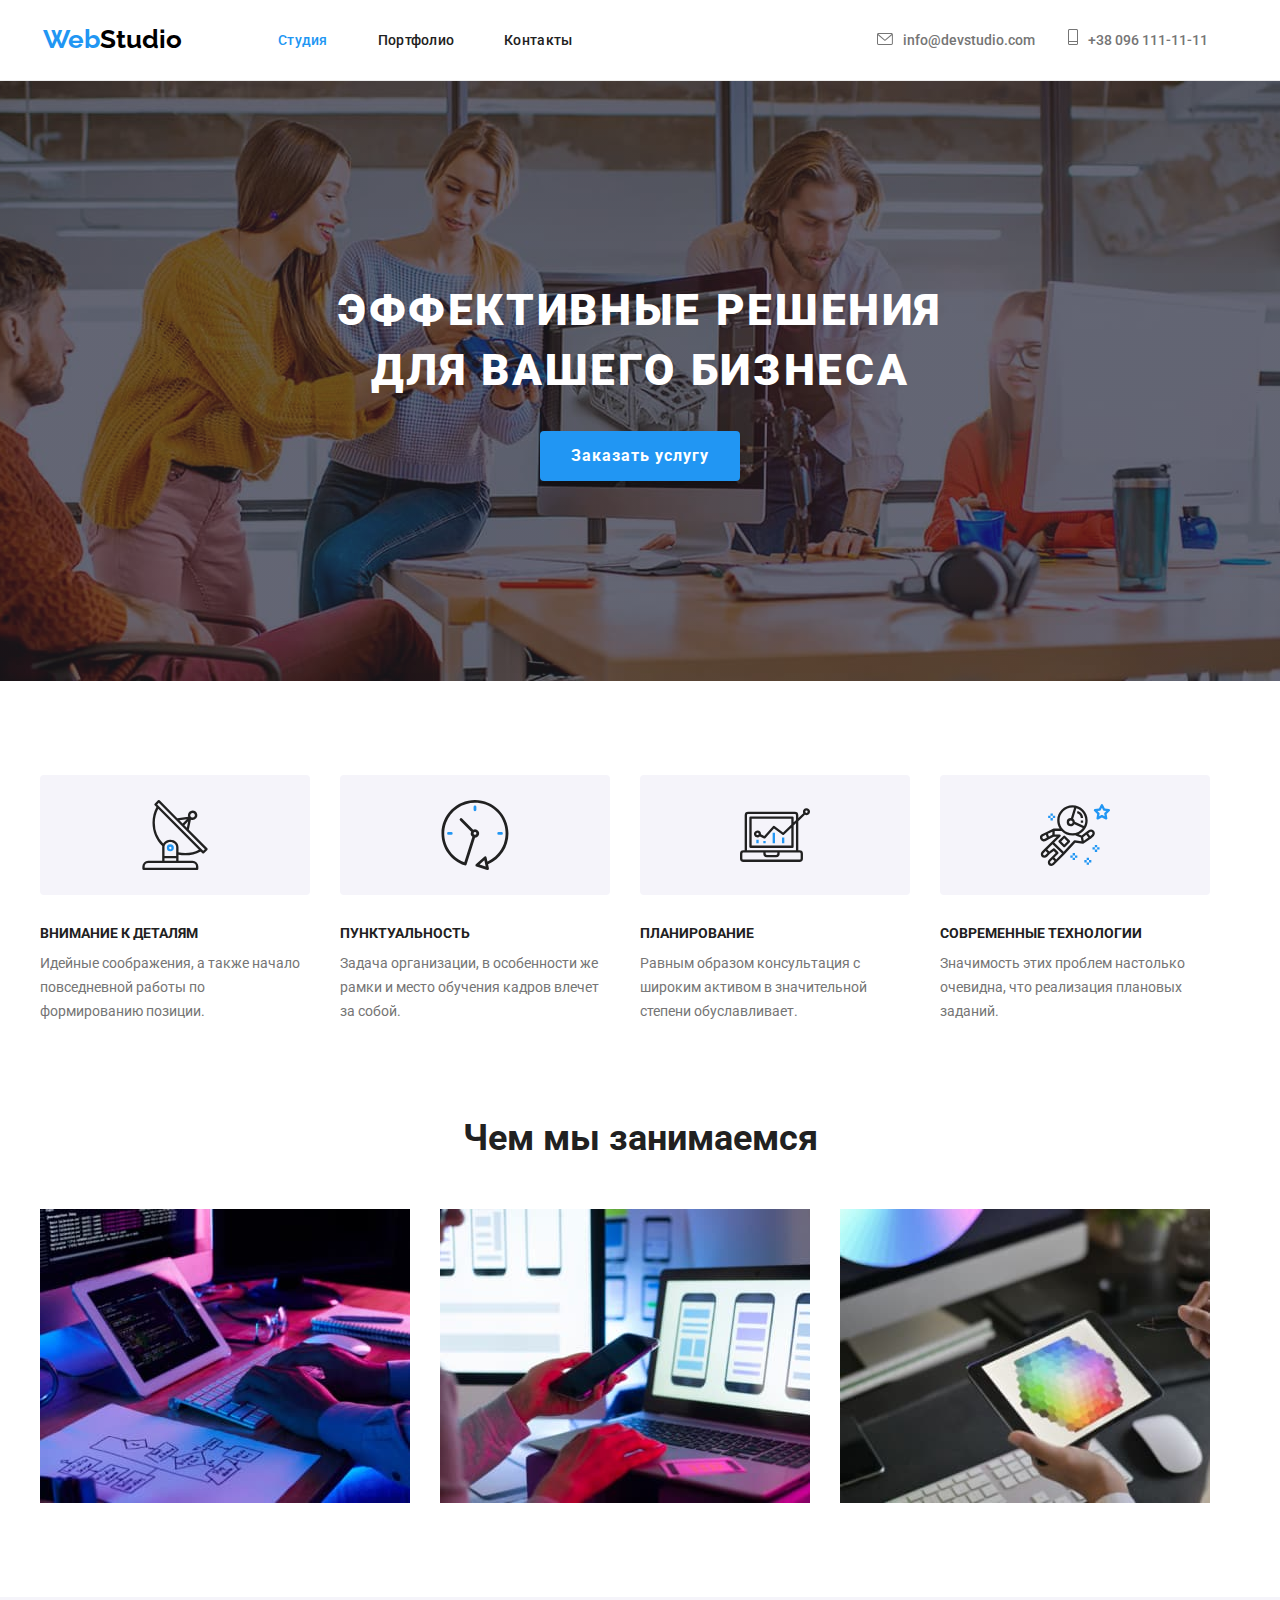
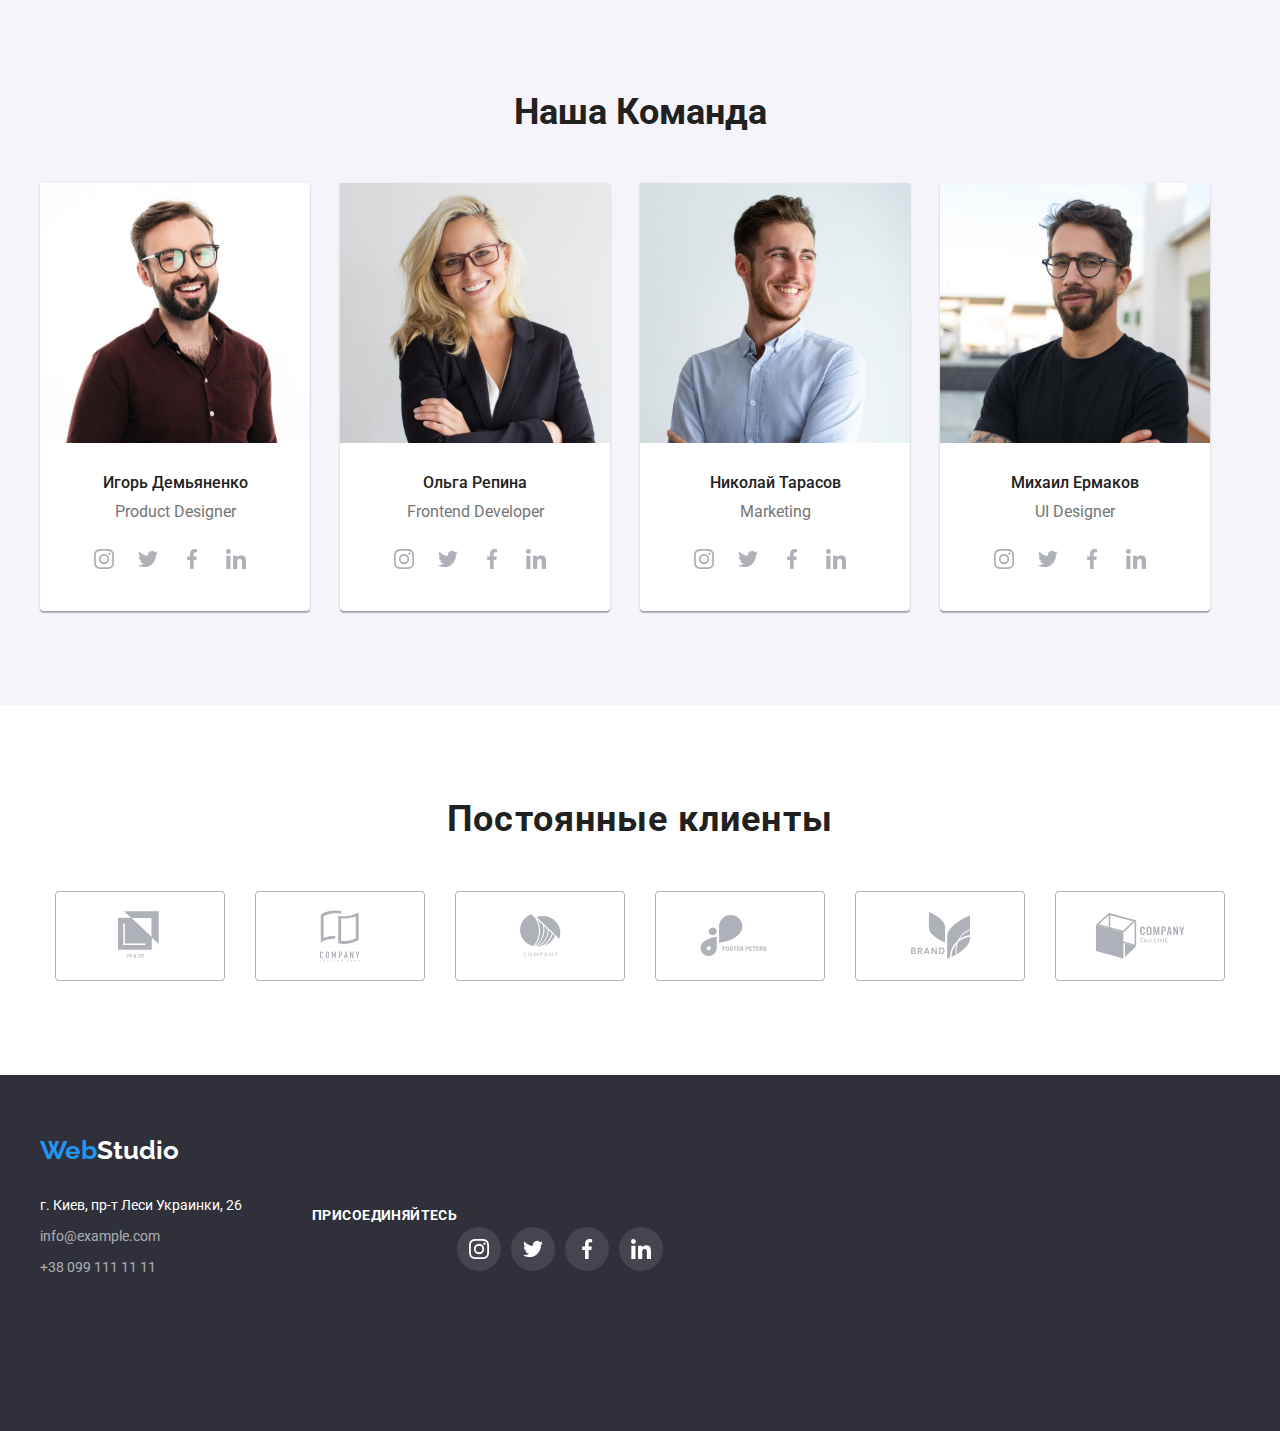
==== commit 4734e85a: "-" ====
--- a/index.html
+++ b/index.html
@@ -24,13 +24,13 @@
       <nav class="navigation">
        <ul class="navigation-list">
             <li class="navigation-list-item"> 
-                <a class="navigation-list-link curentpage" href="./index.html"> Студия </a> 
+                <a class="header-navigation-list-link curentpage" href="./index.html"> Студия </a> 
             </li>
             <li class="navigation-list-item"> 
-                <a class="navigation-list-link" href="./portfolio.html"> Портфолио </a>
+                <a class="header-navigation-list-link" href="./portfolio.html"> Портфолио </a>
              </li>
             <li class="navigation-list-item"> 
-                <a class="navigation-list-link" href="#"> Контакты </a>
+                <a class="header-navigation-list-link" href="#"> Контакты </a>
              </li>
        </ul>
  </nav>
@@ -350,7 +350,7 @@
 <!-- Подвал -->
 
 <footer class="footer">
-    <div class="container">
+    <div class="container flex">
       <div class="contaсt-navigation">
        <a href="index.html"><span class="footer-logo-web">Web</span><span class="footer-logo-studio">Studio</span></a>
        <address>
--- a/css/style.css
+++ b/css/style.css
@@ -168,7 +168,10 @@
 }
 /*акцент ссылок*/
 .connect-link:hover,
-.connect-link:focus,
+.connect-link:focus {
+  background-color: var(--accent-color);
+}
+
 .link-icon:hover,
 .link-icon:focus {
   color: var(--accent-color);
@@ -262,7 +265,6 @@
 .features {
   padding-top: 94px;
 }
-
 .features-list {
   display: flex;
 }
@@ -459,9 +461,11 @@
   padding-bottom: 6px;
   padding-left: 22px;
 }
+
+/* стили кнопок при ховере в портфолио */
 .pbtn:hover,
 .pbtn:focus {
-  background: var(--accent-color);
+  background-color: var(--accent-color);
   border: none;
   border-radius: 4px;
   font-style: normal;
@@ -511,6 +515,7 @@
   padding-left: 24px;
   padding-bottom: 20px;
 }
+
 /*  навигация студия*/
 .navigation {
   font-family: var(--maine-font);
@@ -542,26 +547,26 @@
 }
 
 /*ссылки навигации*/
+
+.header-navigation-list-link,
 .navigation-list-link {
   text-decoration: none;
   color: var(--main-color-text);
 
   display: block;
-  /* padding-top: 32px;
-  padding-bottom: 32px;  */
-}
-
+}
 /* стили ссылки при ховере */
+
+.header-navigation-list-link:hover,
+.header-navigation-list-link:focus {
+  color: var(--accent-color);
+}
+
 .navigation-list-link:hover,
 .navigation-list-link:focus {
   color: var(--accent-color);
-}
-
-/* стили кнопок при ховере в портфолио */
-.btn:hover,
-.btn:focus {
-  color: #ffffff;
-  background-color: var(--accent-color);
+  box-shadow: 0px 1px 1px rgba(0, 0, 0, 0.12), 0px 4px 4px rgba(0, 0, 0, 0.06),
+    1px 4px 6px rgba(0, 0, 0, 0.16);
 }
 
 /* портфолио list*/
@@ -706,8 +711,12 @@
 .contaсt-navigation {
   margin-right: 70px;
 }
+.flex {
+  display: flex;
+}
 .social {
-  margin: 72px 0 100px 0;
+  display: flex;
+  padding: 72px 0 100px 0;
 }
 
 .slogan {
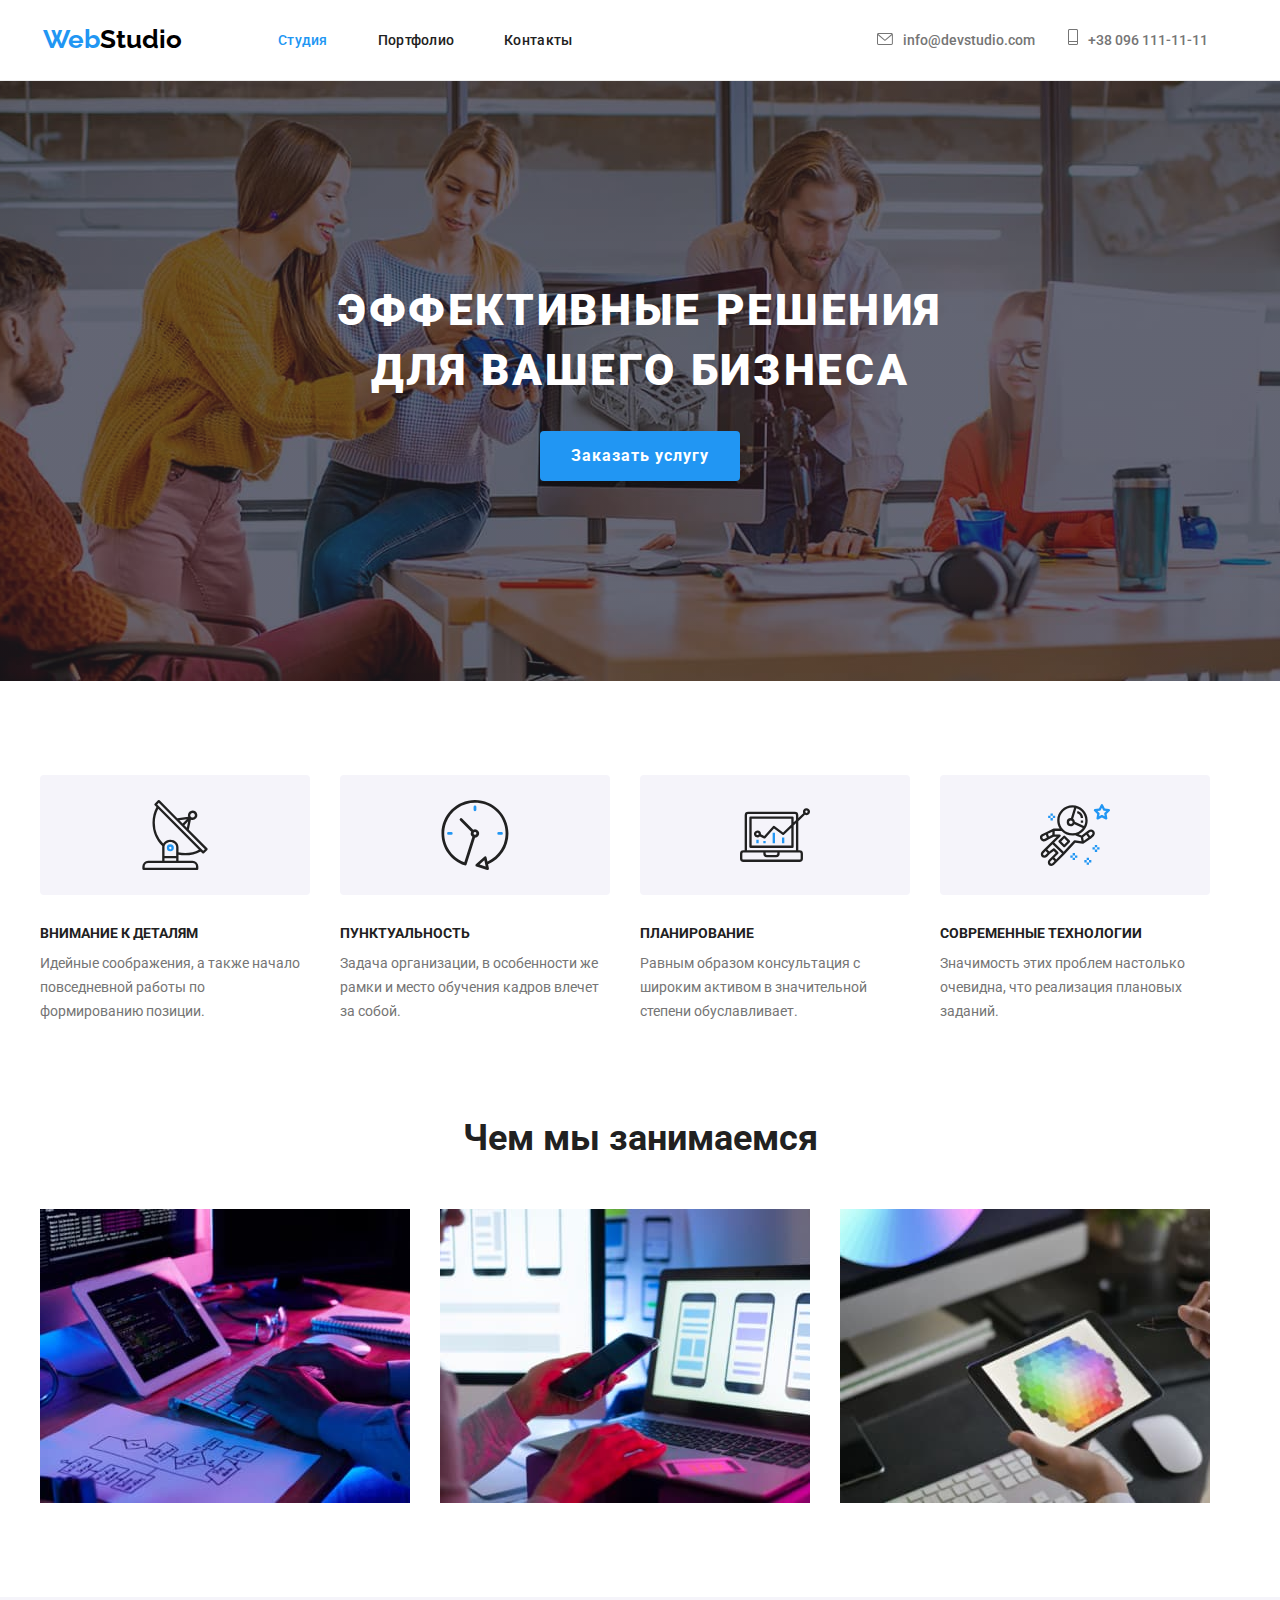
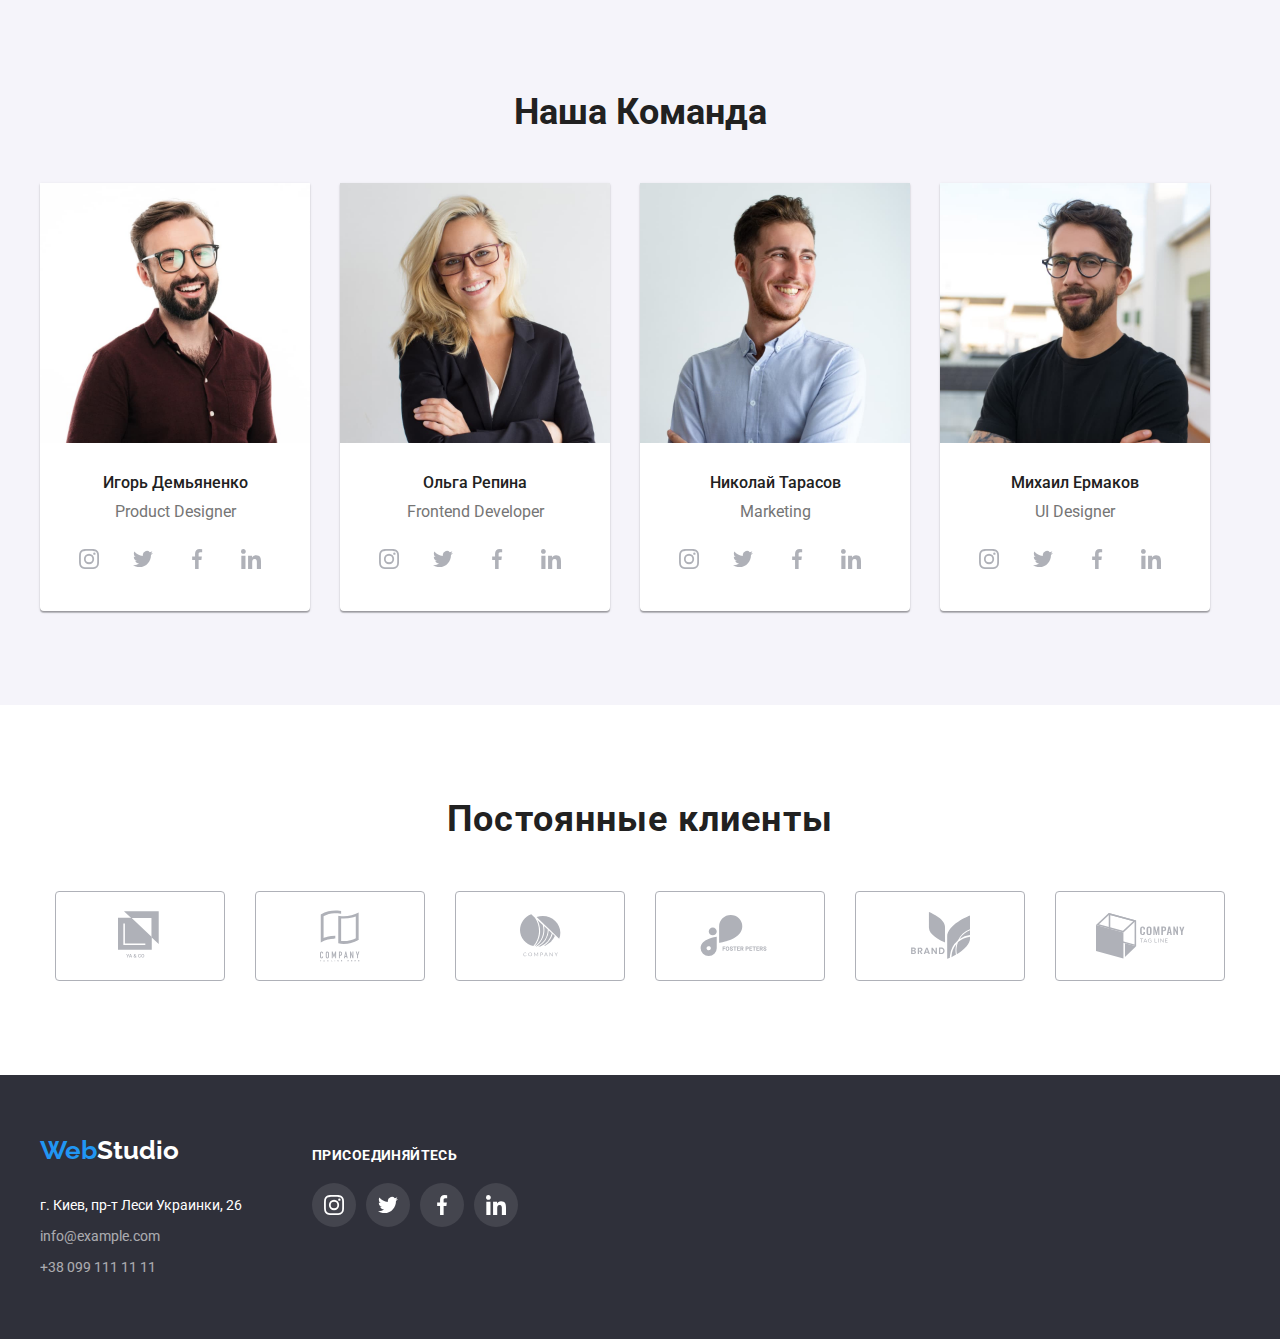
==== commit f98675aa: "end" ====
--- a/index.html
+++ b/index.html
@@ -52,6 +52,7 @@
 </header>
 
 <main>
+    
 <!-- hero -->
 <section class="hero">
      <div> 
@@ -104,7 +105,6 @@
 </div>
 </section>
 
-
 <!-- Чем мы занимаемся -->
 <section class="whatwedo">
     <div class="container">
@@ -116,7 +116,6 @@
     </ul>
     </div>
 </section>
-
 
 <!-- Наша Команда -->
 <section class="ourteam"> 
@@ -288,6 +287,7 @@
     </div>
      </section>
 </main>
+
 <!-- Постоянные клиенты-->
 <section class="clients">
     <!--контейнер постоянные клиенты-->
@@ -348,7 +348,6 @@
 </section>
 
 <!-- Подвал -->
-
 <footer class="footer">
     <div class="container flex">
       <div class="contaсt-navigation">
--- a/css/style.css
+++ b/css/style.css
@@ -158,6 +158,7 @@
   font-size: 14px;
   line-height: 16px;
   color: var(--accent-color);
+  outline: none;
 }
 /*акцент ссылок*/
 .social-icon:hover,
@@ -165,16 +166,19 @@
   background-color: var(--accent-color);
   border-radius: 50%;
   color: #fff;
+  outline: none;
 }
 /*акцент ссылок*/
 .connect-link:hover,
 .connect-link:focus {
   background-color: var(--accent-color);
+  outline: none;
 }
 
 .link-icon:hover,
 .link-icon:focus {
   color: var(--accent-color);
+  outline: none;
 }
 .ico-mail {
   width: 16px;
@@ -410,12 +414,14 @@
   justify-content: center;
   width: 44px;
   height: 44px;
+
+  margin-right: 10px;
 }
 .social-icon {
   width: 44px;
   height: 44px;
   padding: 12px;
-  margin-right: 10px;
+
   color: var(--social-icon);
 }
 .svg-icon {
@@ -555,16 +561,19 @@
 
   display: block;
 }
+
 /* стили ссылки при ховере */
 
 .header-navigation-list-link:hover,
 .header-navigation-list-link:focus {
   color: var(--accent-color);
+  outline: none;
 }
 
 .navigation-list-link:hover,
 .navigation-list-link:focus {
-  color: var(--accent-color);
+  /* color: var(--accent-color); */
+  outline: none;
   box-shadow: 0px 1px 1px rgba(0, 0, 0, 0.12), 0px 4px 4px rgba(0, 0, 0, 0.06),
     1px 4px 6px rgba(0, 0, 0, 0.16);
 }
@@ -591,6 +600,7 @@
 .curentpage {
   color: var(--accent-color);
 }
+
 /* Постоянные клиенты */
 .clients {
   width: 1170px;
@@ -715,8 +725,8 @@
   display: flex;
 }
 .social {
-  display: flex;
-  padding: 72px 0 100px 0;
+  /* display: block; */
+  padding-top: 12px;
 }
 
 .slogan {
